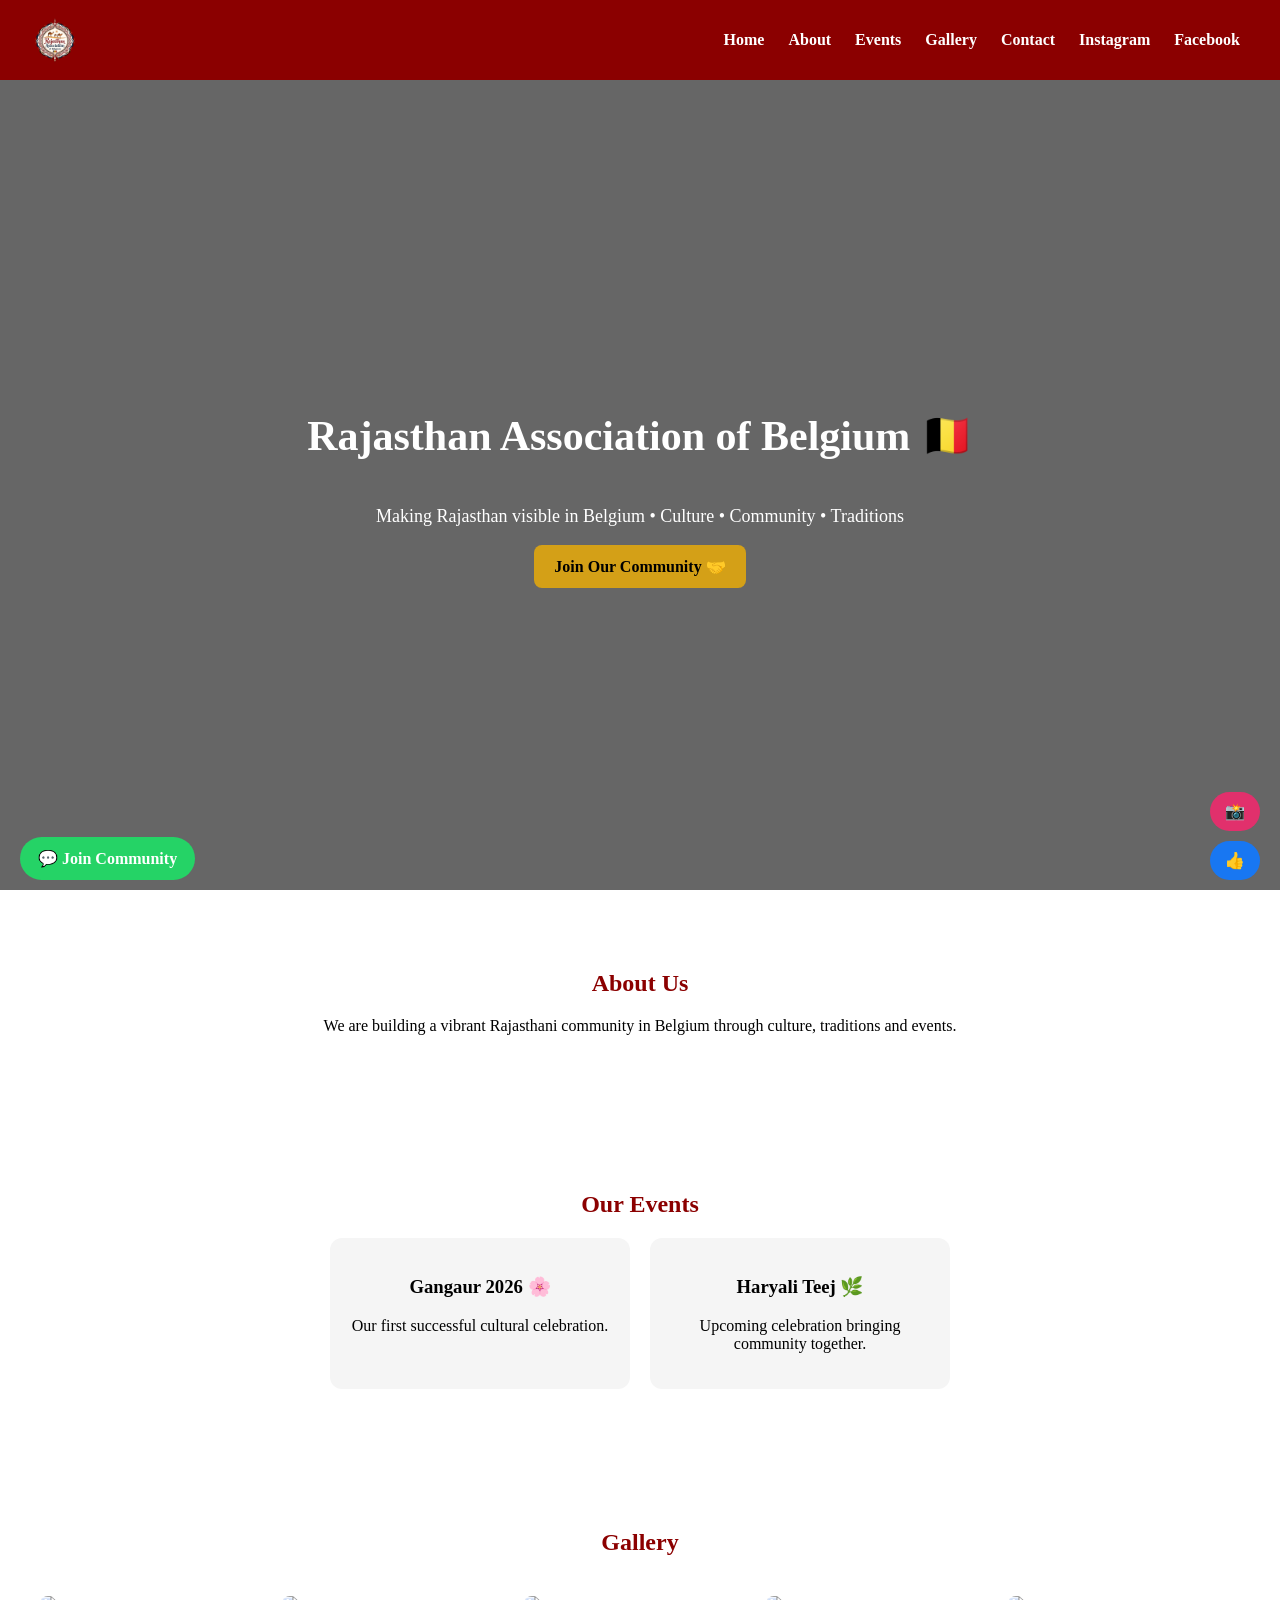
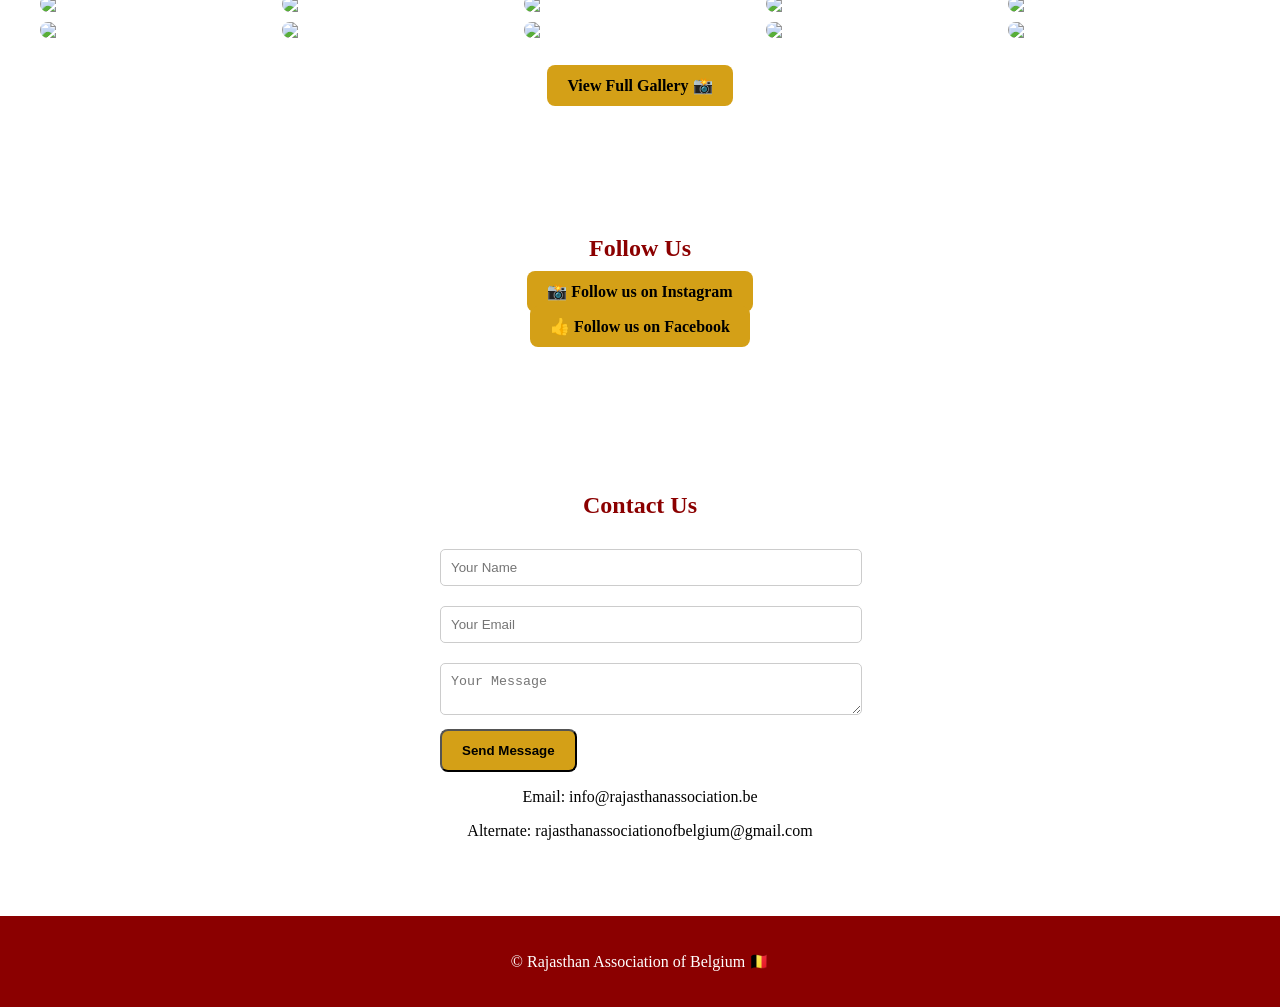
==== index.html @ a9dbf725 "Update index.html" ====
<!DOCTYPE html>
<html>
<head>
<title>Rajasthan Association of Belgium</title>
<meta name="viewport" content="width=device-width, initial-scale=1.0">

<style>
body {margin:0;font-family:'Segoe UI';scroll-behavior:smooth;}
@media(max-width:768px){

nav {
flex-direction:column;
}

.hero h1 {
font-size:26px;
}

.cards {
flex-direction:column;
align-items:center;
}

.gallery {
grid-template-columns:1fr 1fr;
}

}

/* NAV */
nav {
display:flex;justify-content:space-between;align-items:center;
padding:15px 30px;background:#8B0000;color:white;
}
nav img {height:50px;}
nav a {color:white;margin:10px;text-decoration:none;font-weight:bold;}

/* HERO */
.hero {
height:90vh;
background:linear-gradient(rgba(0,0,0,0.6),rgba(0,0,0,0.6)),
url('https://images.unsplash.com/photo-1609942072337-7dbbcd9a4d5a');
background-size:cover;background-position:center;
display:flex;flex-direction:column;justify-content:center;align-items:center;
color:white;text-align:center;
}
.hero h1 {font-size:42px;}
.hero p {font-size:18px;}

/* SECTIONS */
.section {padding:60px 20px;text-align:center;opacity:0;transform:translateY(40px);transition:1s;}
.section.show {opacity:1;transform:translateY(0);}
.section h2 {color:#8B0000;}

/* CARDS */
.cards {display:flex;gap:20px;flex-wrap:wrap;justify-content:center;}
.card {
width:260px;background:#f5f5f5;padding:20px;border-radius:12px;
transition:0.3s;
}
.card:hover {transform:translateY(-8px);}

/* GALLERY GRID */
.gallery {
display:grid;
grid-template-columns:repeat(auto-fit,minmax(200px,1fr));
gap:10px;
padding:20px;
}
.gallery img {
width:100%;
border-radius:10px;
transition:0.3s;
}
.gallery img:hover {transform:scale(1.05);}

/* BUTTON */
.btn {
padding:12px 20px;background:#d4a017;color:black;
text-decoration:none;border-radius:8px;font-weight:bold;
}

/* FORM */
form {max-width:400px;margin:auto;text-align:left;}
input, textarea {
width:100%;padding:10px;margin:10px 0;border-radius:5px;border:1px solid #ccc;
}

/* FOOTER */
footer {background:#8B0000;color:white;text-align:center;padding:20px;}
</style>
</head>

<body>

<!-- NAV -->
<nav>
<img src="logo.png">
<div>
<a href="#">Home</a>
<a href="#about">About</a>
<a href="#events">Events</a>
<a href="#gallery">Gallery</a>
<a href="#contact">Contact</a>
<a href="https://www.instagram.com/rajasthanassociation.be/" target="_blank">Instagram</a>
<a href="https://www.facebook.com/profile.php?id=61579560795738" target="_blank">Facebook</a>
</div>
</nav>

<!-- HERO -->
<div class="hero">
<h1>Rajasthan Association of Belgium 🇧🇪</h1>
<p>Making Rajasthan visible in Belgium • Culture • Community • Traditions</p>

<a href="https://chat.whatsapp.com/JDwIh6qdzNmEdoDYEeRovA" class="btn">Join Our Community 🤝</a>

</div>

<!-- ABOUT -->
<div class="section" id="about">
<h2>About Us</h2>
<p>We are building a vibrant Rajasthani community in Belgium through culture, traditions and events.</p>
</div>

<!-- EVENTS -->
<div class="section" id="events">
<h2>Our Events</h2>
<div class="cards">
<div class="card">
<h3>Gangaur 2026 🌸</h3>
<p>Our first successful cultural celebration.</p>
</div>
<div class="card">
<h3>Haryali Teej 🌿</h3>
<p>Upcoming celebration bringing community together.</p>
</div>
</div>
</div>

<!-- GALLERY -->
<div class="section" id="gallery">
<h2>Gallery</h2>

<div class="gallery">
<img src="images/photo1.jpg">
<img src="images/photo2.jpg">
<img src="images/photo3.jpg">
<img src="images/photo4.jpg">
<img src="images/photo5.jpg">
<img src="images/photo6.jpg">
<img src="images/photo7.jpg">
<img src="images/photo8.jpg">
<img src="images/photo9.jpg">
<img src="images/photo10.jpg">
</div>

<br>
<a class="btn" href="https://drive.google.com/drive/folders/1YsfNeix-xWeQBiAVkyshauUg2ghuz3wb?usp=drive_link" target="_blank">
View Full Gallery 📸
</a>

</div>

<!-- INSTAGRAM -->
<div class="section">
<h2>Follow Us</h2>

<p>
<a class="btn" href="https://www.instagram.com/rajasthanassociation.be/" target="_blank">
📸 Follow us on Instagram
</a>
</p>

<p>
<a class="btn" href="https://www.facebook.com/profile.php?id=61579560795738" target="_blank">
👍 Follow us on Facebook
</a>
</p>
</div>

<!-- CONTACT -->
<div class="section" id="contact">

<h2>Contact Us</h2>

<form action="https://formspree.io/f/xreolqpb" method="POST">
<input type="text" name="name" placeholder="Your Name" required>
<input type="email" name="email" placeholder="Your Email" required>
<textarea name="message" placeholder="Your Message" required></textarea>
<button class="btn" type="submit">Send Message</button>
</form>

<p>Email: info@rajasthanassociation.be</p>
<p>Alternate: rajasthanassociationofbelgium@gmail.com</p>

</div>

<!-- FOOTER -->
<footer>
<p>© Rajasthan Association of Belgium 🇧🇪</p>
</footer>

<!-- ANIMATION SCRIPT -->
<script>
const sections = document.querySelectorAll('.section');

window.addEventListener('scroll', () => {
sections.forEach(sec => {
const top = sec.getBoundingClientRect().top;
if(top < window.innerHeight - 100){
sec.classList.add('show');
}
});
});
</script>
<div style="position:fixed; bottom:20px; right:20px; display:flex; flex-direction:column; gap:10px;">
  
  <a href="https://www.instagram.com/rajasthanassociation.be/" target="_blank"
  style="background:#E1306C;color:white;padding:10px 15px;border-radius:50px;text-decoration:none;">
  📸
  </a>

  <a href="https://www.facebook.com/profile.php?id=61579560795738" target="_blank"
  style="background:#1877F2;color:white;padding:10px 15px;border-radius:50px;text-decoration:none;">
  👍
  </a>

</div>
<a href="https://chat.whatsapp.com/JDwIh6qdzNmEdoDYEeRovA" target="_blank"
style="position:fixed; bottom:20px; left:20px;
background:#25D366; color:white;
padding:12px 18px; border-radius:50px;
text-decoration:none; font-weight:bold;">
💬 Join Community
</a>
</body>
</html>
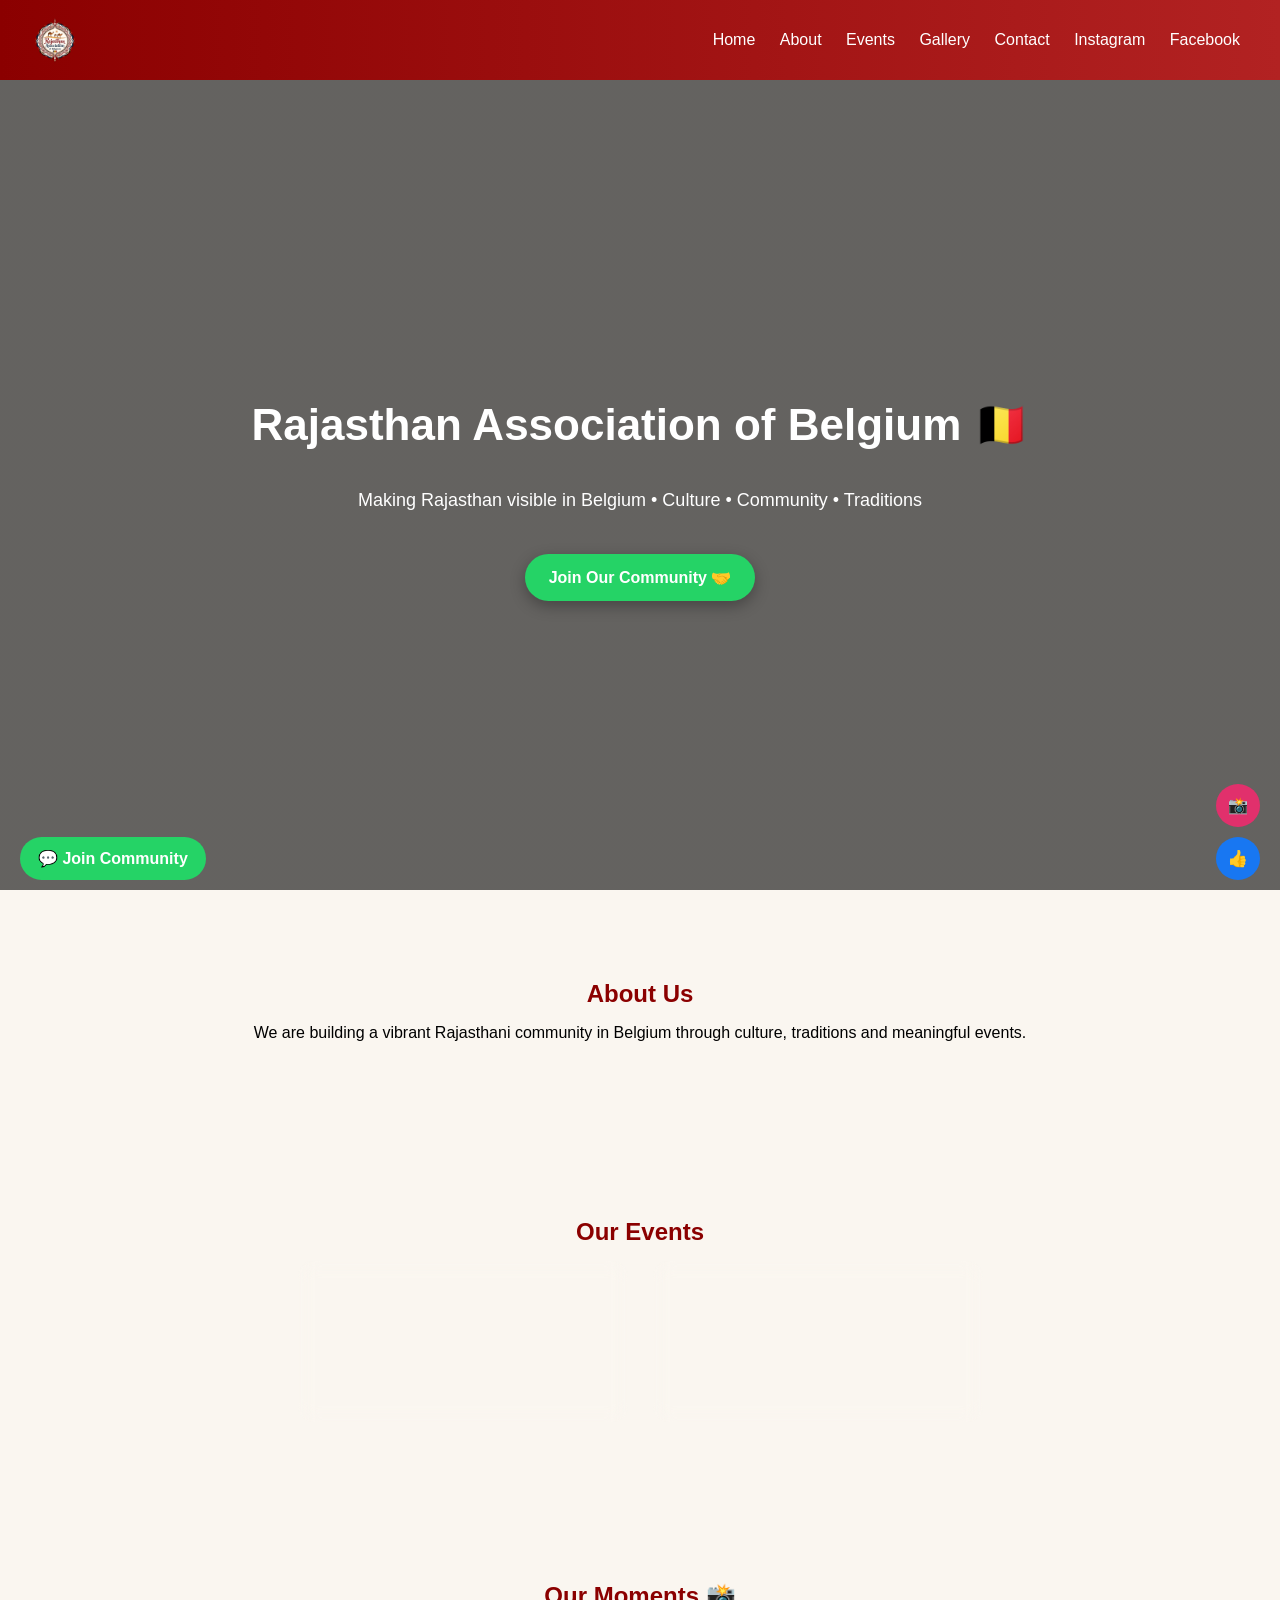
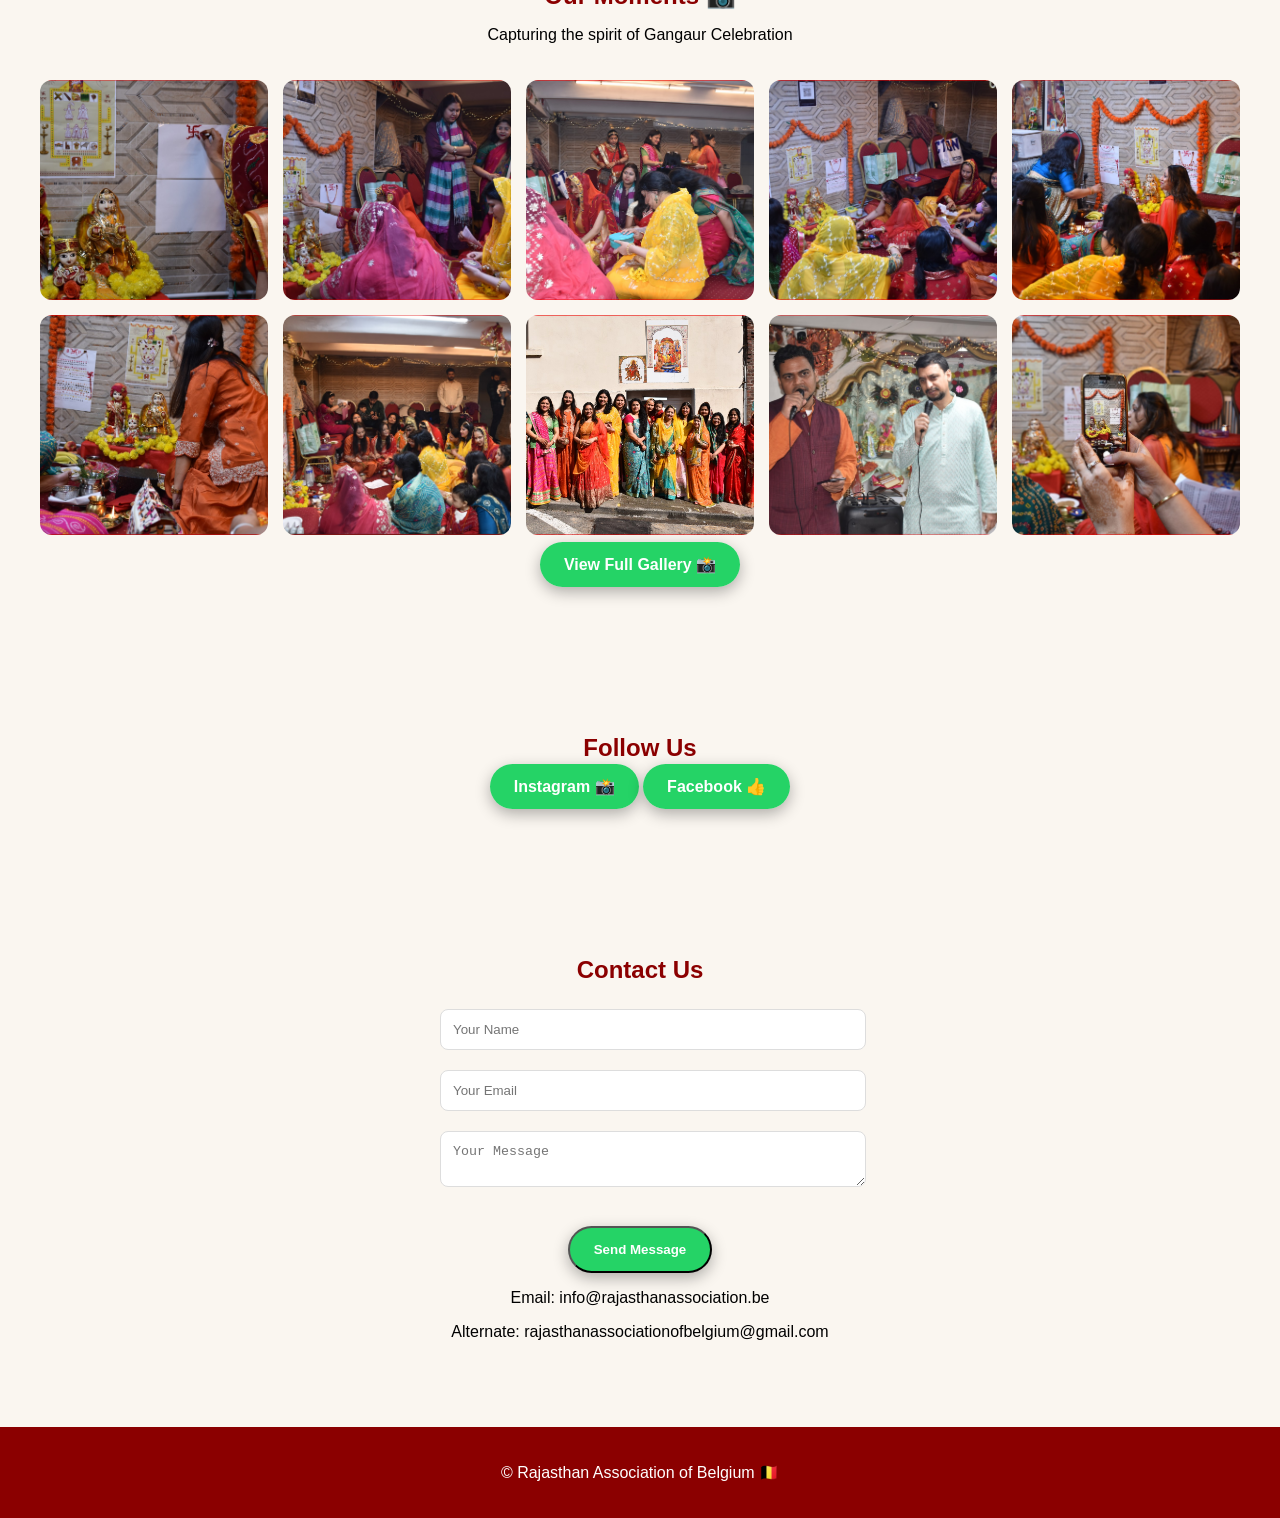
==== commit 47be3b9d: "Update index.html" ====
--- a/index.html
+++ b/index.html
@@ -5,89 +5,181 @@
 <meta name="viewport" content="width=device-width, initial-scale=1.0">
 
 <style>
-body {margin:0;font-family:'Segoe UI';scroll-behavior:smooth;}
-@media(max-width:768px){
-
-nav {
-flex-direction:column;
-}
-
-.hero h1 {
-font-size:26px;
-}
-
-.cards {
-flex-direction:column;
-align-items:center;
-}
-
-.gallery {
-grid-template-columns:1fr 1fr;
-}
-
+body {
+  margin:0;
+  font-family:'Segoe UI', sans-serif;
+  scroll-behavior:smooth;
+  background:#faf6f0;
 }
 
 /* NAV */
 nav {
-display:flex;justify-content:space-between;align-items:center;
-padding:15px 30px;background:#8B0000;color:white;
+  display:flex;
+  justify-content:space-between;
+  align-items:center;
+  padding:15px 30px;
+  background:linear-gradient(90deg,#8B0000,#b22222);
+  color:white;
+  position:sticky;
+  top:0;
+  z-index:1000;
 }
 nav img {height:50px;}
-nav a {color:white;margin:10px;text-decoration:none;font-weight:bold;}
+nav a {
+  color:white;
+  margin:10px;
+  text-decoration:none;
+  font-weight:500;
+  transition:0.3s;
+}
+nav a:hover {opacity:0.7;}
 
 /* HERO */
 .hero {
-height:90vh;
-background:linear-gradient(rgba(0,0,0,0.6),rgba(0,0,0,0.6)),
-url('https://images.unsplash.com/photo-1609942072337-7dbbcd9a4d5a');
-background-size:cover;background-position:center;
-display:flex;flex-direction:column;justify-content:center;align-items:center;
-color:white;text-align:center;
-}
-.hero h1 {font-size:42px;}
-.hero p {font-size:18px;}
-
-/* SECTIONS */
-.section {padding:60px 20px;text-align:center;opacity:0;transform:translateY(40px);transition:1s;}
-.section.show {opacity:1;transform:translateY(0);}
-.section h2 {color:#8B0000;}
-
-/* CARDS */
-.cards {display:flex;gap:20px;flex-wrap:wrap;justify-content:center;}
-.card {
-width:260px;background:#f5f5f5;padding:20px;border-radius:12px;
-transition:0.3s;
-}
-.card:hover {transform:translateY(-8px);}
-
-/* GALLERY GRID */
-.gallery {
-display:grid;
-grid-template-columns:repeat(auto-fit,minmax(200px,1fr));
-gap:10px;
-padding:20px;
-}
-.gallery img {
-width:100%;
-border-radius:10px;
-transition:0.3s;
-}
-.gallery img:hover {transform:scale(1.05);}
+  height:90vh;
+  background:linear-gradient(rgba(0,0,0,0.6),rgba(0,0,0,0.6)),
+  url('https://images.unsplash.com/photo-1609942072337-7dbbcd9a4d5a');
+  background-size:cover;
+  background-position:center;
+  display:flex;
+  flex-direction:column;
+  justify-content:center;
+  align-items:center;
+  color:white;
+  text-align:center;
+}
+.hero h1 {
+  font-size:44px;
+  animation:fadeIn 1.5s ease;
+}
+.hero p {
+  font-size:18px;
+  margin-top:10px;
+  animation:fadeIn 2s ease;
+}
 
 /* BUTTON */
 .btn {
-padding:12px 20px;background:#d4a017;color:black;
-text-decoration:none;border-radius:8px;font-weight:bold;
-}
-
-/* FORM */
-form {max-width:400px;margin:auto;text-align:left;}
+  margin-top:25px;
+  padding:14px 24px;
+  background:#25D366;
+  color:white;
+  text-decoration:none;
+  border-radius:50px;
+  font-weight:bold;
+  transition:0.3s;
+  box-shadow:0 5px 15px rgba(0,0,0,0.3);
+}
+.btn:hover {
+  transform:scale(1.08);
+}
+
+/* SECTIONS */
+.section {
+  padding:70px 20px;
+  text-align:center;
+  opacity:0;
+  transform:translateY(40px);
+  transition:1s;
+}
+.section.show {
+  opacity:1;
+  transform:translateY(0);
+}
+.section h2 {
+  color:#8B0000;
+  margin-bottom:15px;
+}
+
+/* CARDS */
+.cards {
+  display:flex;
+  gap:25px;
+  flex-wrap:wrap;
+  justify-content:center;
+}
+.card {
+  width:280px;
+  padding:25px;
+  border-radius:15px;
+  background:rgba(255,255,255,0.6);
+  backdrop-filter:blur(10px);
+  box-shadow:0 10px 30px rgba(0,0,0,0.1);
+  transition:0.3s;
+}
+.card:hover {
+  transform:translateY(-10px);
+}
+
+/* GALLERY */
+.gallery {
+  display:grid;
+  grid-template-columns:repeat(auto-fit,minmax(220px,1fr));
+  gap:15px;
+  padding:20px;
+}
+.gallery img {
+  width:100%;
+  height:220px;
+  object-fit:cover;
+  border-radius:12px;
+  cursor:pointer;
+  transition:0.3s;
+}
+.gallery img:hover {
+  transform:scale(1.08);
+  box-shadow:0 10px 25px rgba(0,0,0,0.3);
+}
+
+/* CONTACT */
+form {
+  max-width:400px;
+  margin:auto;
+}
 input, textarea {
-width:100%;padding:10px;margin:10px 0;border-radius:5px;border:1px solid #ccc;
+  width:100%;
+  padding:12px;
+  margin:10px 0;
+  border-radius:8px;
+  border:1px solid #ddd;
 }
 
 /* FOOTER */
-footer {background:#8B0000;color:white;text-align:center;padding:20px;}
+footer {
+  background:#8B0000;
+  color:white;
+  text-align:center;
+  padding:20px;
+}
+
+/* FLOAT BUTTONS */
+.float {
+  position:fixed;
+  bottom:20px;
+  right:20px;
+  display:flex;
+  flex-direction:column;
+  gap:10px;
+}
+.float a {
+  padding:12px;
+  border-radius:50%;
+  color:white;
+  text-decoration:none;
+}
+
+/* ANIMATION */
+@keyframes fadeIn {
+  from {opacity:0; transform:translateY(20px);}
+  to {opacity:1; transform:translateY(0);}
+}
+
+/* MOBILE */
+@media(max-width:768px){
+nav {flex-direction:column;}
+.hero h1 {font-size:28px;}
+.cards {flex-direction:column;align-items:center;}
+}
 </style>
 </head>
 
@@ -111,15 +203,13 @@
 <div class="hero">
 <h1>Rajasthan Association of Belgium 🇧🇪</h1>
 <p>Making Rajasthan visible in Belgium • Culture • Community • Traditions</p>
-
 <a href="https://chat.whatsapp.com/JDwIh6qdzNmEdoDYEeRovA" class="btn">Join Our Community 🤝</a>
-
 </div>
 
 <!-- ABOUT -->
 <div class="section" id="about">
 <h2>About Us</h2>
-<p>We are building a vibrant Rajasthani community in Belgium through culture, traditions and events.</p>
+<p>We are building a vibrant Rajasthani community in Belgium through culture, traditions and meaningful events.</p>
 </div>
 
 <!-- EVENTS -->
@@ -139,7 +229,8 @@
 
 <!-- GALLERY -->
 <div class="section" id="gallery">
-<h2>Gallery</h2>
+<h2>Our Moments 📸</h2>
+<p>Capturing the spirit of Gangaur Celebration</p>
 
 <div class="gallery">
 <img src="images/photo1.jpg">
@@ -154,33 +245,20 @@
 <img src="images/photo10.jpg">
 </div>
 
-<br>
 <a class="btn" href="https://drive.google.com/drive/folders/1YsfNeix-xWeQBiAVkyshauUg2ghuz3wb?usp=drive_link" target="_blank">
 View Full Gallery 📸
 </a>
-
-</div>
-
-<!-- INSTAGRAM -->
+</div>
+
+<!-- SOCIAL -->
 <div class="section">
 <h2>Follow Us</h2>
-
-<p>
-<a class="btn" href="https://www.instagram.com/rajasthanassociation.be/" target="_blank">
-📸 Follow us on Instagram
-</a>
-</p>
-
-<p>
-<a class="btn" href="https://www.facebook.com/profile.php?id=61579560795738" target="_blank">
-👍 Follow us on Facebook
-</a>
-</p>
+<a class="btn" href="https://www.instagram.com/rajasthanassociation.be/" target="_blank">Instagram 📸</a>
+<a class="btn" href="https://www.facebook.com/profile.php?id=61579560795738" target="_blank">Facebook 👍</a>
 </div>
 
 <!-- CONTACT -->
 <div class="section" id="contact">
-
 <h2>Contact Us</h2>
 
 <form action="https://formspree.io/f/xreolqpb" method="POST">
@@ -192,7 +270,6 @@
 
 <p>Email: info@rajasthanassociation.be</p>
 <p>Alternate: rajasthanassociationofbelgium@gmail.com</p>
-
 </div>
 
 <!-- FOOTER -->
@@ -200,32 +277,12 @@
 <p>© Rajasthan Association of Belgium 🇧🇪</p>
 </footer>
 
-<!-- ANIMATION SCRIPT -->
-<script>
-const sections = document.querySelectorAll('.section');
-
-window.addEventListener('scroll', () => {
-sections.forEach(sec => {
-const top = sec.getBoundingClientRect().top;
-if(top < window.innerHeight - 100){
-sec.classList.add('show');
-}
-});
-});
-</script>
-<div style="position:fixed; bottom:20px; right:20px; display:flex; flex-direction:column; gap:10px;">
-  
-  <a href="https://www.instagram.com/rajasthanassociation.be/" target="_blank"
-  style="background:#E1306C;color:white;padding:10px 15px;border-radius:50px;text-decoration:none;">
-  📸
-  </a>
-
-  <a href="https://www.facebook.com/profile.php?id=61579560795738" target="_blank"
-  style="background:#1877F2;color:white;padding:10px 15px;border-radius:50px;text-decoration:none;">
-  👍
-  </a>
-
-</div>
+<!-- FLOAT BUTTONS -->
+<div class="float">
+<a href="https://www.instagram.com/rajasthanassociation.be/" target="_blank" style="background:#E1306C;">📸</a>
+<a href="https://www.facebook.com/profile.php?id=61579560795738" target="_blank" style="background:#1877F2;">👍</a>
+</div>
+
 <a href="https://chat.whatsapp.com/JDwIh6qdzNmEdoDYEeRovA" target="_blank"
 style="position:fixed; bottom:20px; left:20px;
 background:#25D366; color:white;
@@ -233,5 +290,19 @@
 text-decoration:none; font-weight:bold;">
 💬 Join Community
 </a>
+
+<!-- SCROLL ANIMATION -->
+<script>
+const sections = document.querySelectorAll('.section');
+window.addEventListener('scroll', () => {
+sections.forEach(sec => {
+const top = sec.getBoundingClientRect().top;
+if(top < window.innerHeight - 100){
+sec.classList.add('show');
+}
+});
+});
+</script>
+
 </body>
 </html>
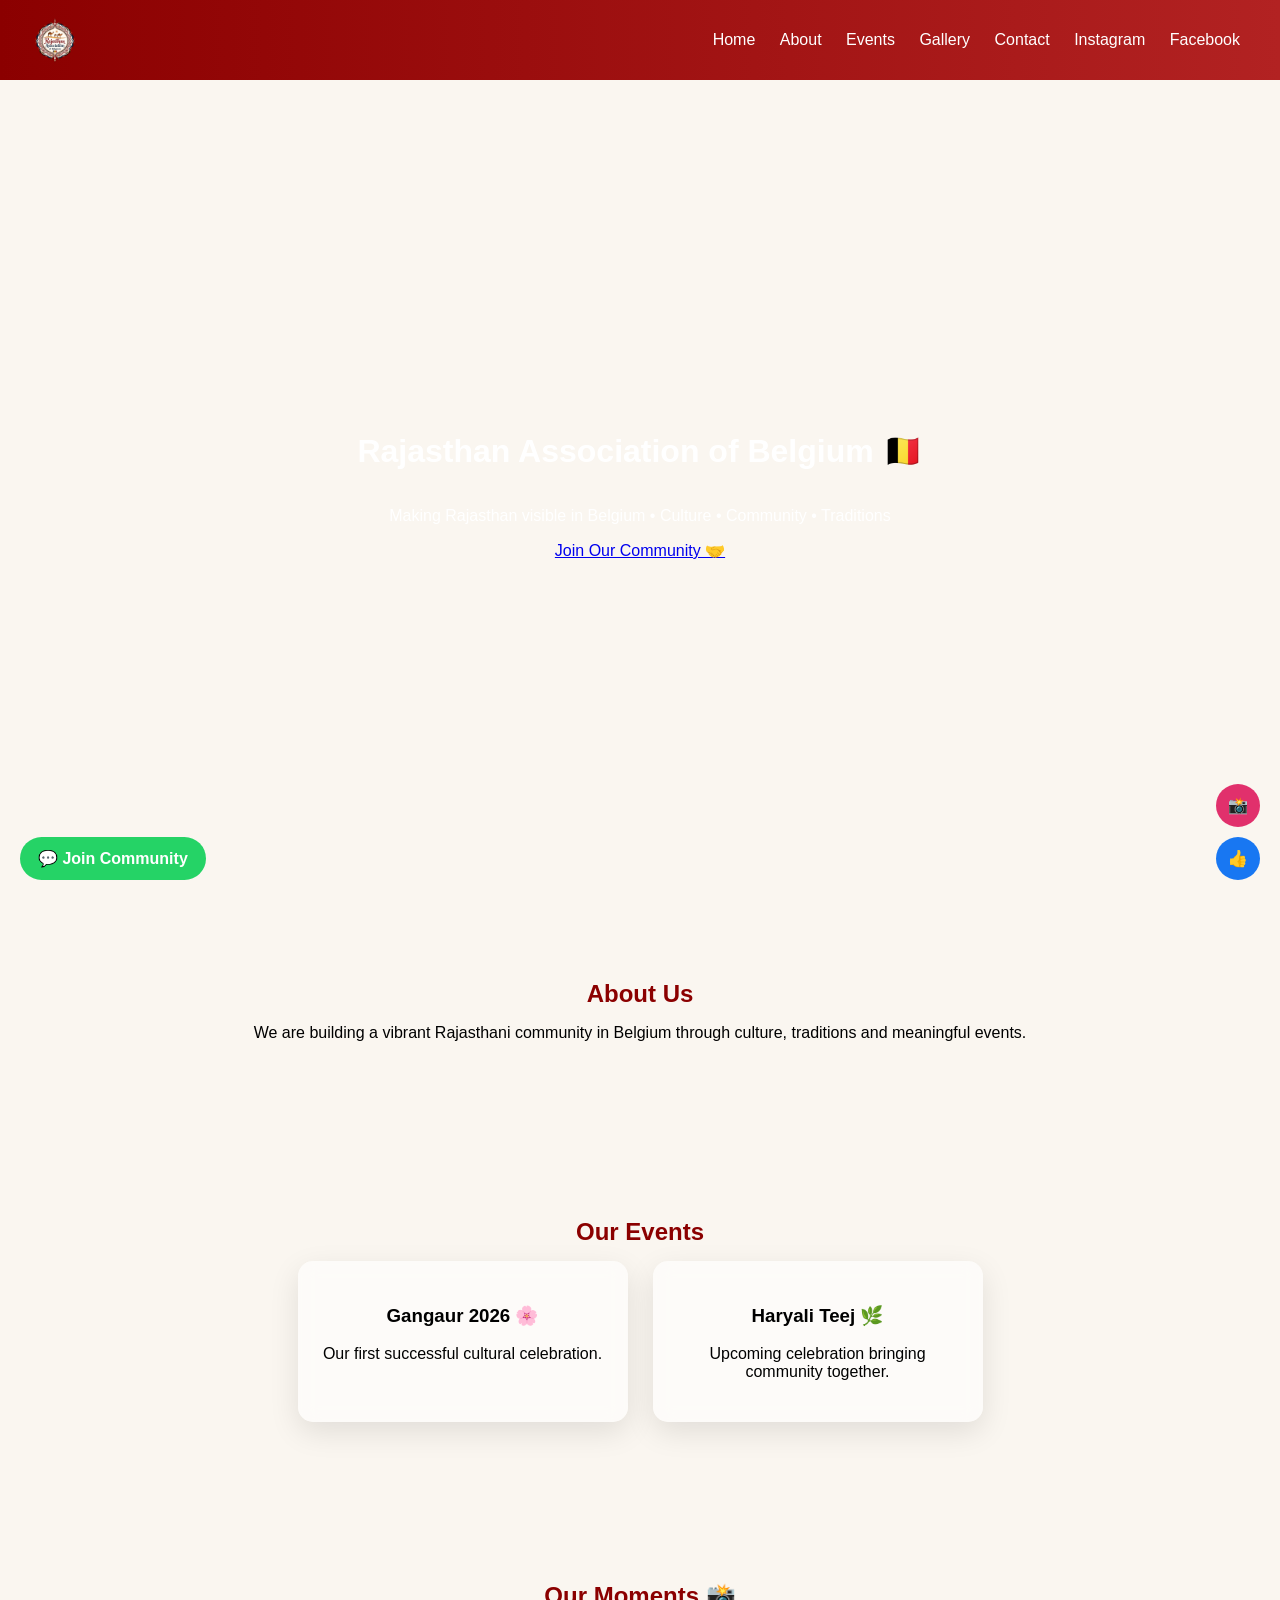
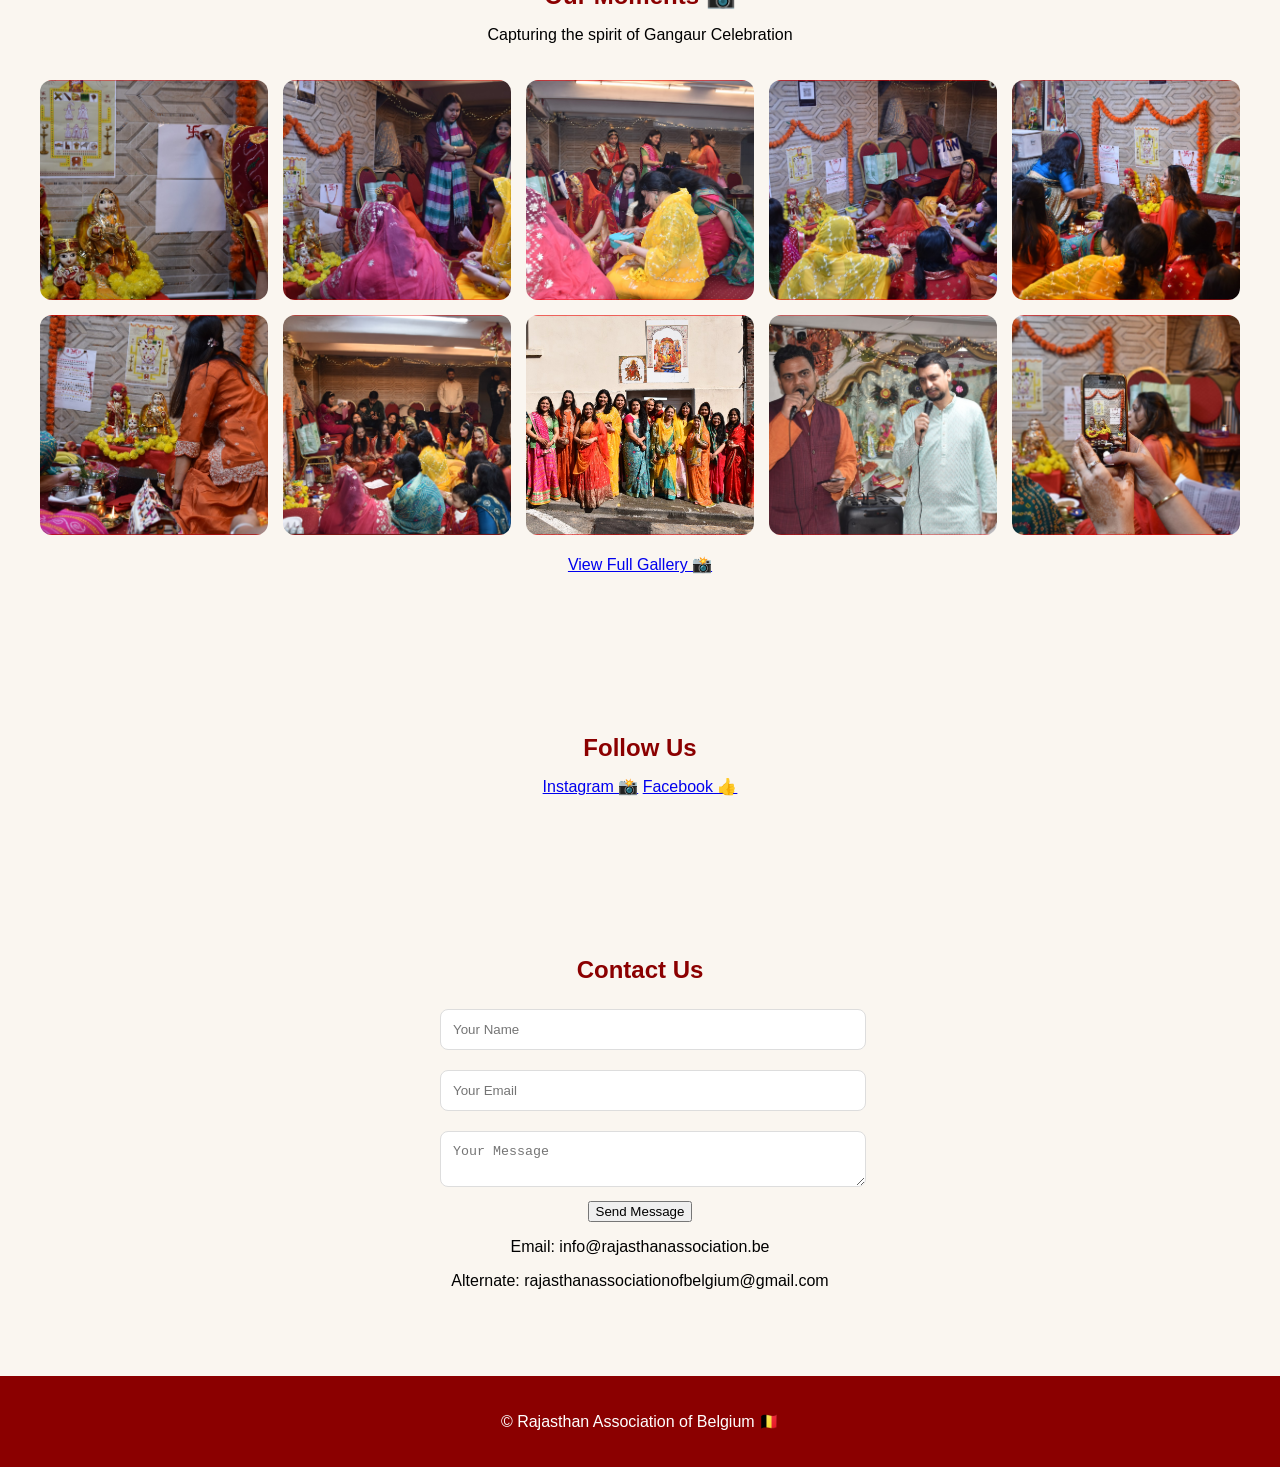
==== commit 0447185b: "Update index.html" ====
--- a/index.html
+++ b/index.html
@@ -37,26 +37,53 @@
 /* HERO */
 .hero {
   height:90vh;
-  background:linear-gradient(rgba(0,0,0,0.6),rgba(0,0,0,0.6)),
-  url('https://images.unsplash.com/photo-1609942072337-7dbbcd9a4d5a');
-  background-size:cover;
-  background-position:center;
+  position:relative;
   display:flex;
   flex-direction:column;
   justify-content:center;
   align-items:center;
   color:white;
   text-align:center;
-}
-.hero h1 {
-  font-size:44px;
-  animation:fadeIn 1.5s ease;
-}
-.hero p {
-  font-size:18px;
-  margin-top:10px;
-  animation:fadeIn 2s ease;
-}
+  overflow:hidden;
+}
+
+.hero::before {
+  content:"";
+  position:absolute;
+  width:100%;
+  height:100%;
+  background-size:cover;
+  background-position:center;
+  animation:slider 18s infinite;
+  z-index:-1;
+  filter:brightness(0.6);
+}
+
+@keyframes slider {
+  0% {background-image:url('images/photo1.jpg');}
+  33% {background-image:url('images/photo4.jpg');}
+  66% {background-image:url('images/photo7.jpg');}
+  100% {background-image:url('images/photo1.jpg');}
+}
+  
+<div style="display:flex; gap:40px; margin-top:40px; flex-wrap:wrap; justify-content:center;">
+
+<div style="text-align:center;">
+<h2>100+</h2>
+<p>Community Members</p>
+</div>
+
+<div style="text-align:center;">
+<h2>1+</h2>
+<p>Successful Events</p>
+</div>
+
+<div style="text-align:center;">
+<h2>Belgium 🇧🇪</h2>
+<p>Active Presence</p>
+</div>
+
+</div>
 
 /* BUTTON */
 .btn {
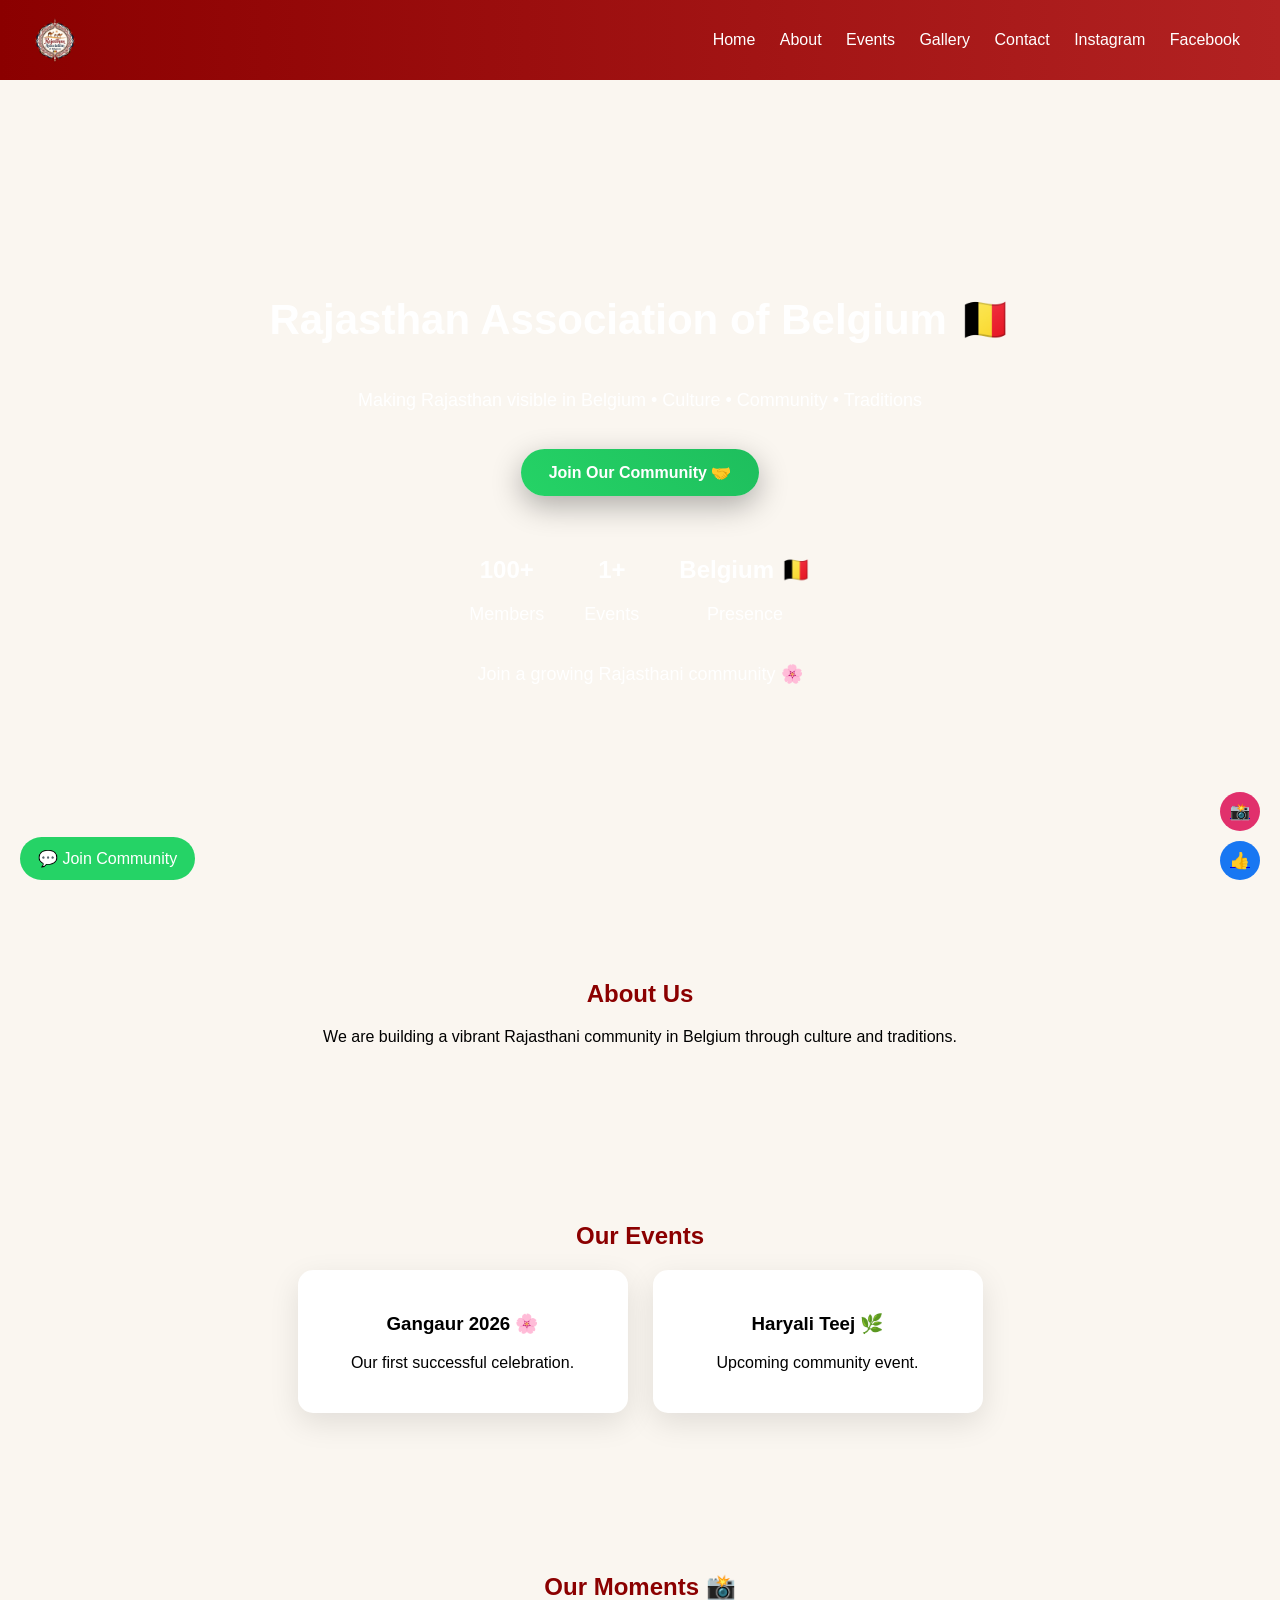
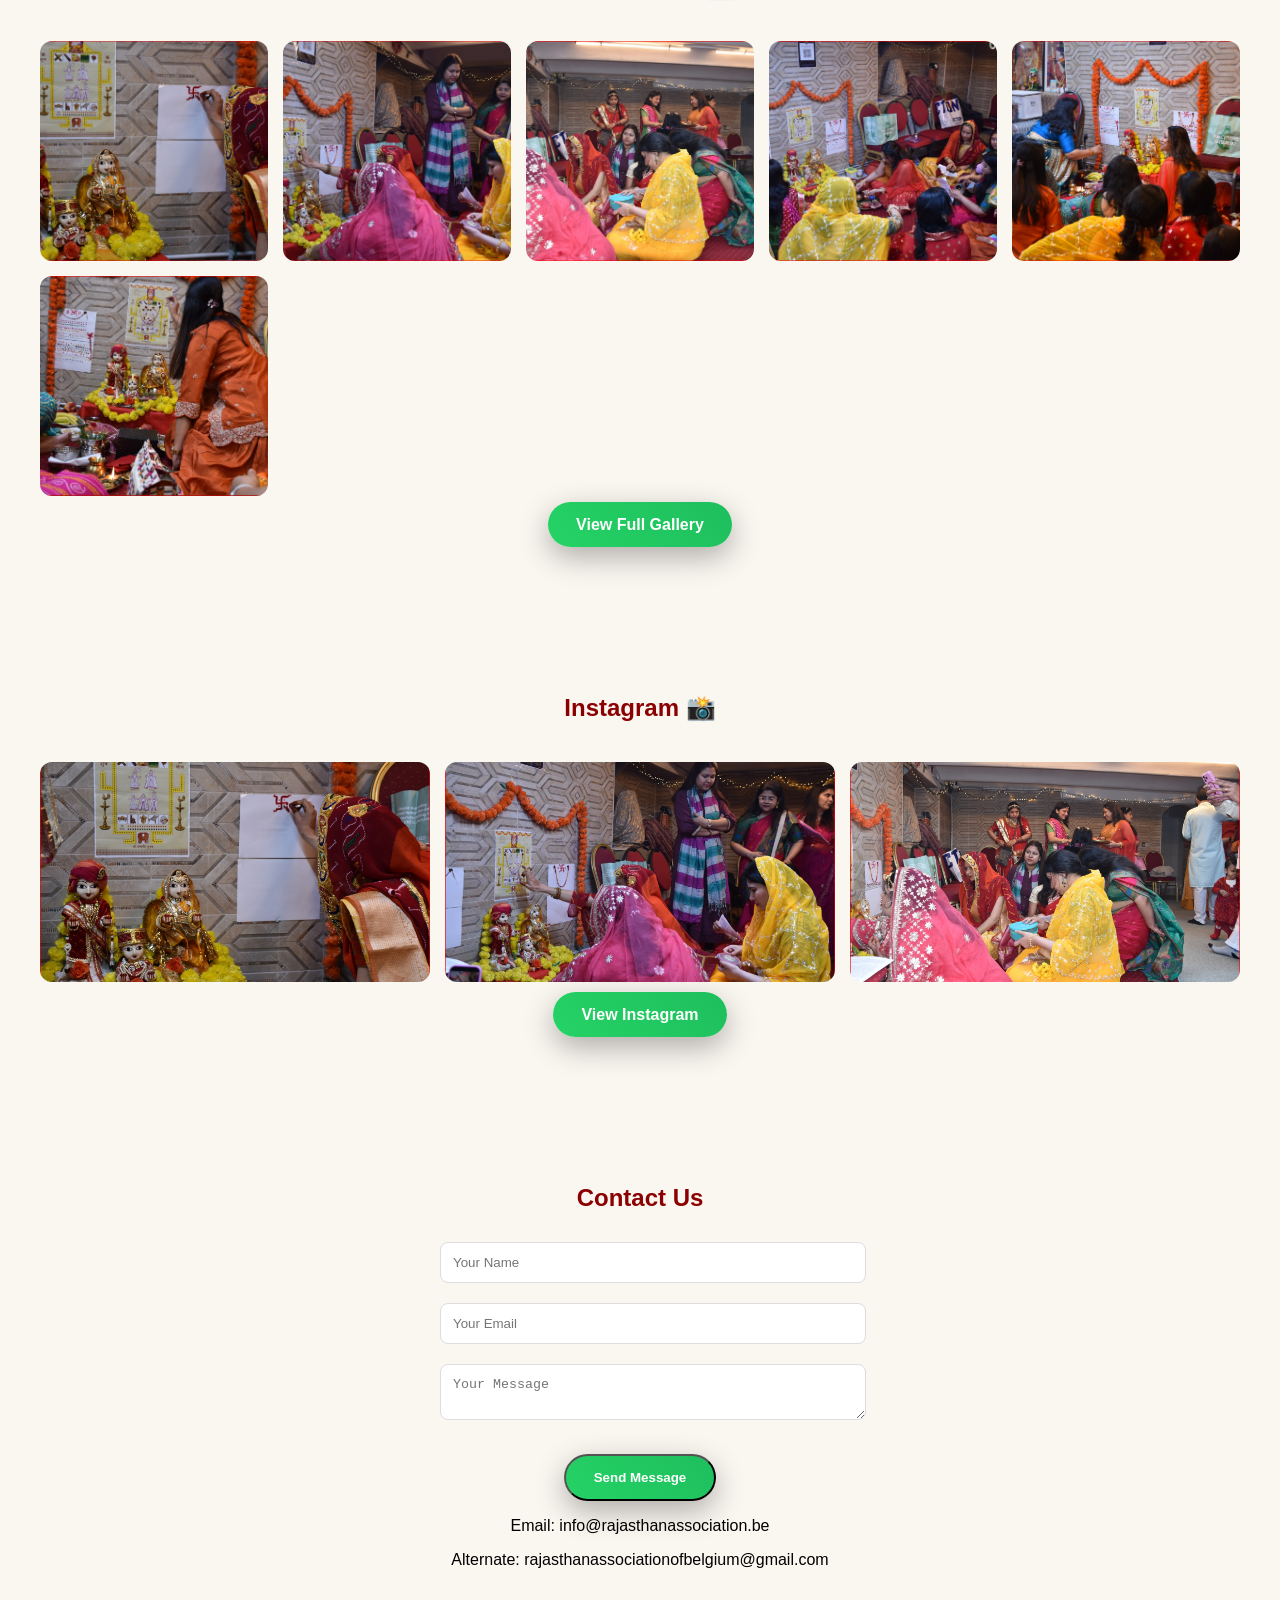
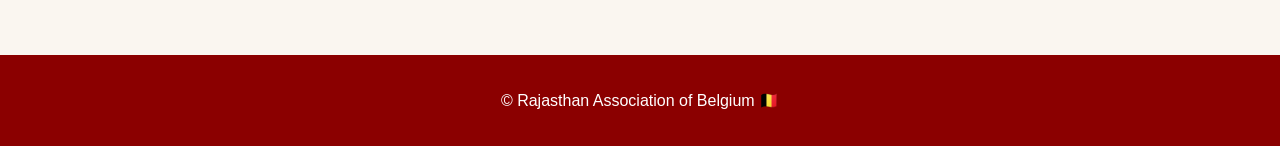
==== commit ff6e2379: "Update index.html" ====
--- a/index.html
+++ b/index.html
@@ -30,11 +30,9 @@
   margin:10px;
   text-decoration:none;
   font-weight:500;
-  transition:0.3s;
-}
-nav a:hover {opacity:0.7;}
-
-/* HERO */
+}
+
+/* HERO SLIDER */
 .hero {
   height:90vh;
   position:relative;
@@ -65,41 +63,27 @@
   66% {background-image:url('images/photo7.jpg');}
   100% {background-image:url('images/photo1.jpg');}
 }
-  
-<div style="display:flex; gap:40px; margin-top:40px; flex-wrap:wrap; justify-content:center;">
-
-<div style="text-align:center;">
-<h2>100+</h2>
-<p>Community Members</p>
-</div>
-
-<div style="text-align:center;">
-<h2>1+</h2>
-<p>Successful Events</p>
-</div>
-
-<div style="text-align:center;">
-<h2>Belgium 🇧🇪</h2>
-<p>Active Presence</p>
-</div>
-
-</div>
+
+.hero h1 {
+  font-size:42px;
+}
+.hero p {
+  font-size:18px;
+}
 
 /* BUTTON */
 .btn {
-  margin-top:25px;
-  padding:14px 24px;
-  background:#25D366;
-  color:white;
+  margin-top:20px;
+  padding:14px 28px;
+  background:linear-gradient(45deg,#25D366,#1ebe5d);
+  color:white;
+  border-radius:50px;
   text-decoration:none;
-  border-radius:50px;
   font-weight:bold;
+  box-shadow:0 10px 30px rgba(0,0,0,0.3);
   transition:0.3s;
-  box-shadow:0 5px 15px rgba(0,0,0,0.3);
-}
-.btn:hover {
-  transform:scale(1.08);
-}
+}
+.btn:hover {transform:scale(1.1);}
 
 /* SECTIONS */
 .section {
@@ -115,7 +99,6 @@
 }
 .section h2 {
   color:#8B0000;
-  margin-bottom:15px;
 }
 
 /* CARDS */
@@ -129,8 +112,7 @@
   width:280px;
   padding:25px;
   border-radius:15px;
-  background:rgba(255,255,255,0.6);
-  backdrop-filter:blur(10px);
+  background:white;
   box-shadow:0 10px 30px rgba(0,0,0,0.1);
   transition:0.3s;
 }
@@ -150,7 +132,6 @@
   height:220px;
   object-fit:cover;
   border-radius:12px;
-  cursor:pointer;
   transition:0.3s;
 }
 .gallery img:hover {
@@ -179,7 +160,7 @@
   padding:20px;
 }
 
-/* FLOAT BUTTONS */
+/* FLOAT */
 .float {
   position:fixed;
   bottom:20px;
@@ -188,24 +169,12 @@
   flex-direction:column;
   gap:10px;
 }
-.float a {
-  padding:12px;
-  border-radius:50%;
-  color:white;
-  text-decoration:none;
-}
-
-/* ANIMATION */
-@keyframes fadeIn {
-  from {opacity:0; transform:translateY(20px);}
-  to {opacity:1; transform:translateY(0);}
-}
 
 /* MOBILE */
 @media(max-width:768px){
 nav {flex-direction:column;}
 .hero h1 {font-size:28px;}
-.cards {flex-direction:column;align-items:center;}
+.cards {flex-direction:column;}
 }
 </style>
 </head>
@@ -230,13 +199,23 @@
 <div class="hero">
 <h1>Rajasthan Association of Belgium 🇧🇪</h1>
 <p>Making Rajasthan visible in Belgium • Culture • Community • Traditions</p>
+
 <a href="https://chat.whatsapp.com/JDwIh6qdzNmEdoDYEeRovA" class="btn">Join Our Community 🤝</a>
+
+<div style="display:flex; gap:40px; margin-top:40px; flex-wrap:wrap; justify-content:center;">
+<div><h2>100+</h2><p>Members</p></div>
+<div><h2>1+</h2><p>Events</p></div>
+<div><h2>Belgium 🇧🇪</h2><p>Presence</p></div>
+</div>
+
+<p style="margin-top:20px;">Join a growing Rajasthani community 🌸</p>
+
 </div>
 
 <!-- ABOUT -->
 <div class="section" id="about">
 <h2>About Us</h2>
-<p>We are building a vibrant Rajasthani community in Belgium through culture, traditions and meaningful events.</p>
+<p>We are building a vibrant Rajasthani community in Belgium through culture and traditions.</p>
 </div>
 
 <!-- EVENTS -->
@@ -245,11 +224,11 @@
 <div class="cards">
 <div class="card">
 <h3>Gangaur 2026 🌸</h3>
-<p>Our first successful cultural celebration.</p>
+<p>Our first successful celebration.</p>
 </div>
 <div class="card">
 <h3>Haryali Teej 🌿</h3>
-<p>Upcoming celebration bringing community together.</p>
+<p>Upcoming community event.</p>
 </div>
 </div>
 </div>
@@ -257,7 +236,6 @@
 <!-- GALLERY -->
 <div class="section" id="gallery">
 <h2>Our Moments 📸</h2>
-<p>Capturing the spirit of Gangaur Celebration</p>
 
 <div class="gallery">
 <img src="images/photo1.jpg">
@@ -266,22 +244,32 @@
 <img src="images/photo4.jpg">
 <img src="images/photo5.jpg">
 <img src="images/photo6.jpg">
-<img src="images/photo7.jpg">
-<img src="images/photo8.jpg">
-<img src="images/photo9.jpg">
-<img src="images/photo10.jpg">
 </div>
 
 <a class="btn" href="https://drive.google.com/drive/folders/1YsfNeix-xWeQBiAVkyshauUg2ghuz3wb?usp=drive_link" target="_blank">
-View Full Gallery 📸
-</a>
-</div>
-
-<!-- SOCIAL -->
+View Full Gallery
+</a>
+</div>
+
+<!-- INSTAGRAM -->
 <div class="section">
-<h2>Follow Us</h2>
-<a class="btn" href="https://www.instagram.com/rajasthanassociation.be/" target="_blank">Instagram 📸</a>
-<a class="btn" href="https://www.facebook.com/profile.php?id=61579560795738" target="_blank">Facebook 👍</a>
+<h2>Instagram 📸</h2>
+
+<div class="gallery">
+<a href="https://www.instagram.com/rajasthanassociation.be/" target="_blank">
+<img src="images/photo1.jpg">
+</a>
+<a href="https://www.instagram.com/rajasthanassociation.be/" target="_blank">
+<img src="images/photo2.jpg">
+</a>
+<a href="https://www.instagram.com/rajasthanassociation.be/" target="_blank">
+<img src="images/photo3.jpg">
+</a>
+</div>
+
+<a class="btn" href="https://www.instagram.com/rajasthanassociation.be/" target="_blank">
+View Instagram
+</a>
 </div>
 
 <!-- CONTACT -->
@@ -306,15 +294,12 @@
 
 <!-- FLOAT BUTTONS -->
 <div class="float">
-<a href="https://www.instagram.com/rajasthanassociation.be/" target="_blank" style="background:#E1306C;">📸</a>
-<a href="https://www.facebook.com/profile.php?id=61579560795738" target="_blank" style="background:#1877F2;">👍</a>
+<a href="https://www.instagram.com/rajasthanassociation.be/" target="_blank" style="background:#E1306C; padding:10px; border-radius:50%;">📸</a>
+<a href="https://www.facebook.com/profile.php?id=61579560795738" target="_blank" style="background:#1877F2; padding:10px; border-radius:50%;">👍</a>
 </div>
 
 <a href="https://chat.whatsapp.com/JDwIh6qdzNmEdoDYEeRovA" target="_blank"
-style="position:fixed; bottom:20px; left:20px;
-background:#25D366; color:white;
-padding:12px 18px; border-radius:50px;
-text-decoration:none; font-weight:bold;">
+style="position:fixed; bottom:20px; left:20px; background:#25D366; color:white; padding:12px 18px; border-radius:50px; text-decoration:none;">
 💬 Join Community
 </a>
 
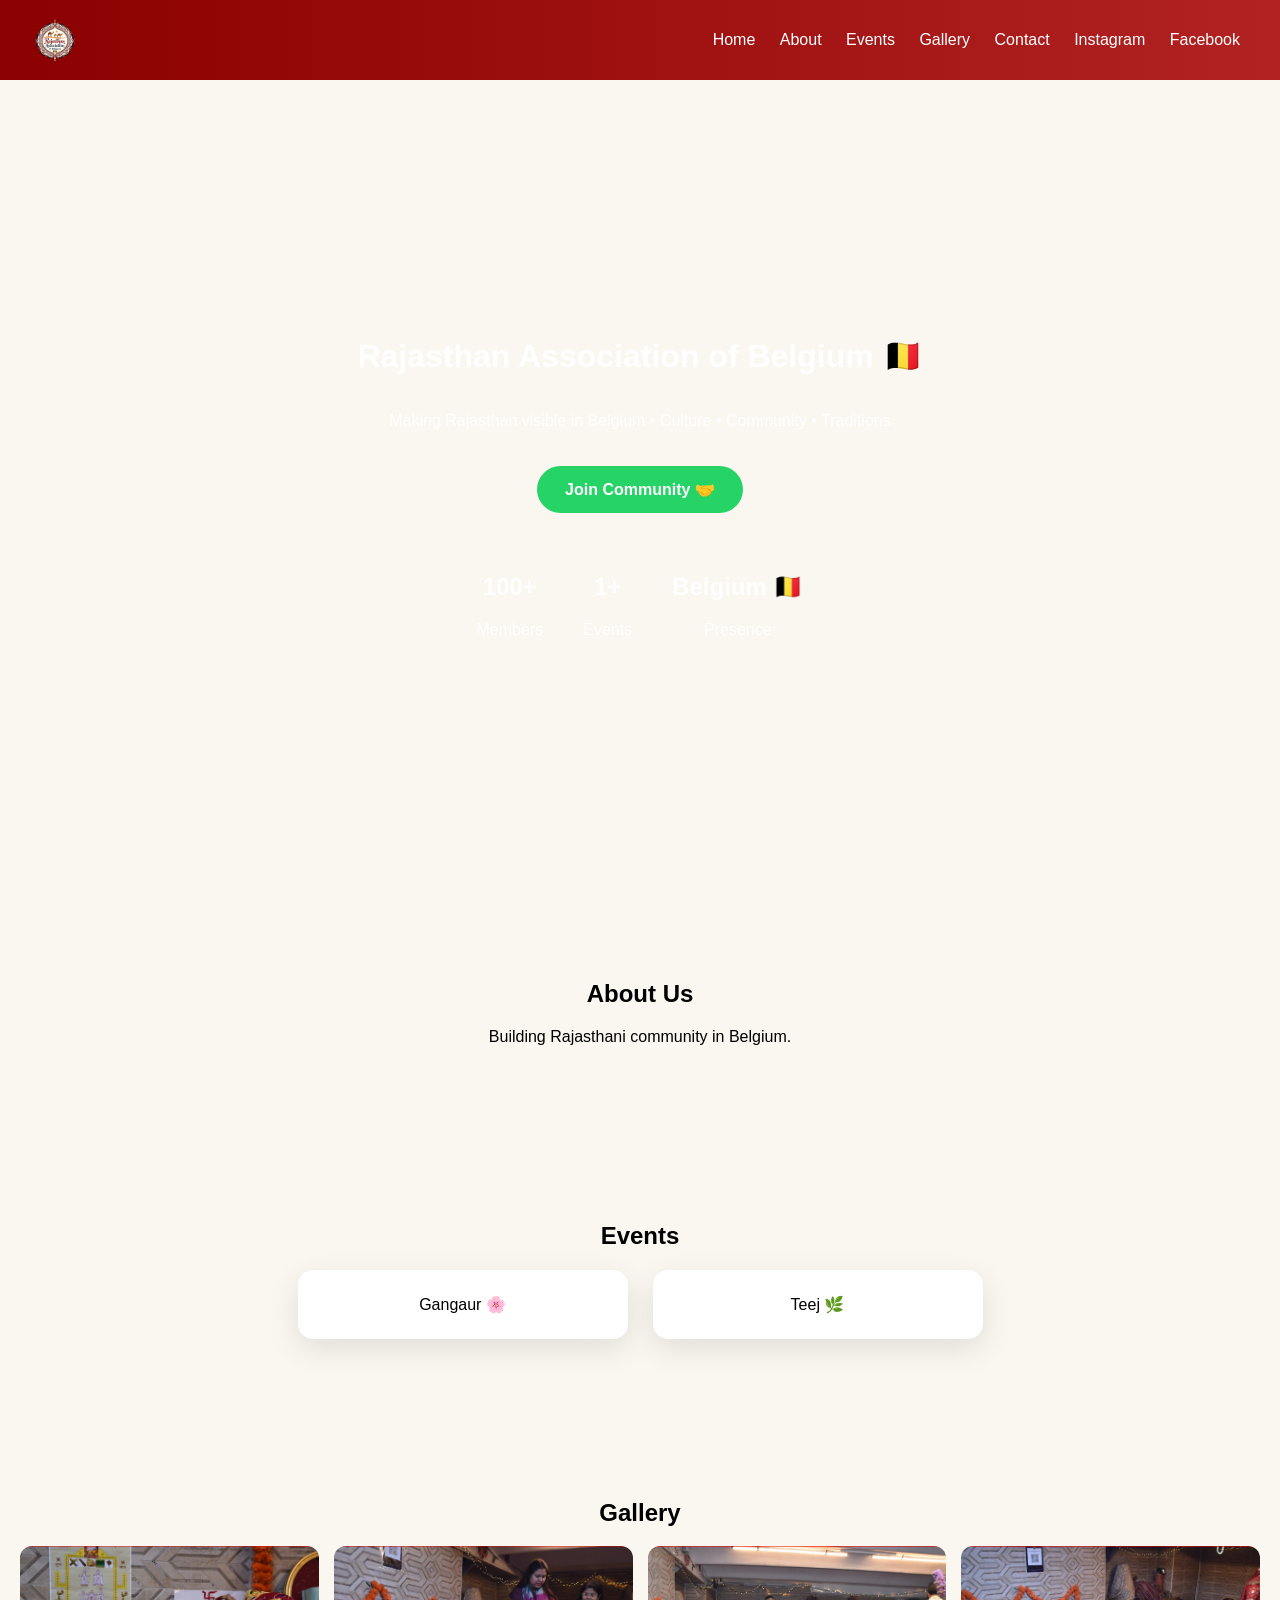
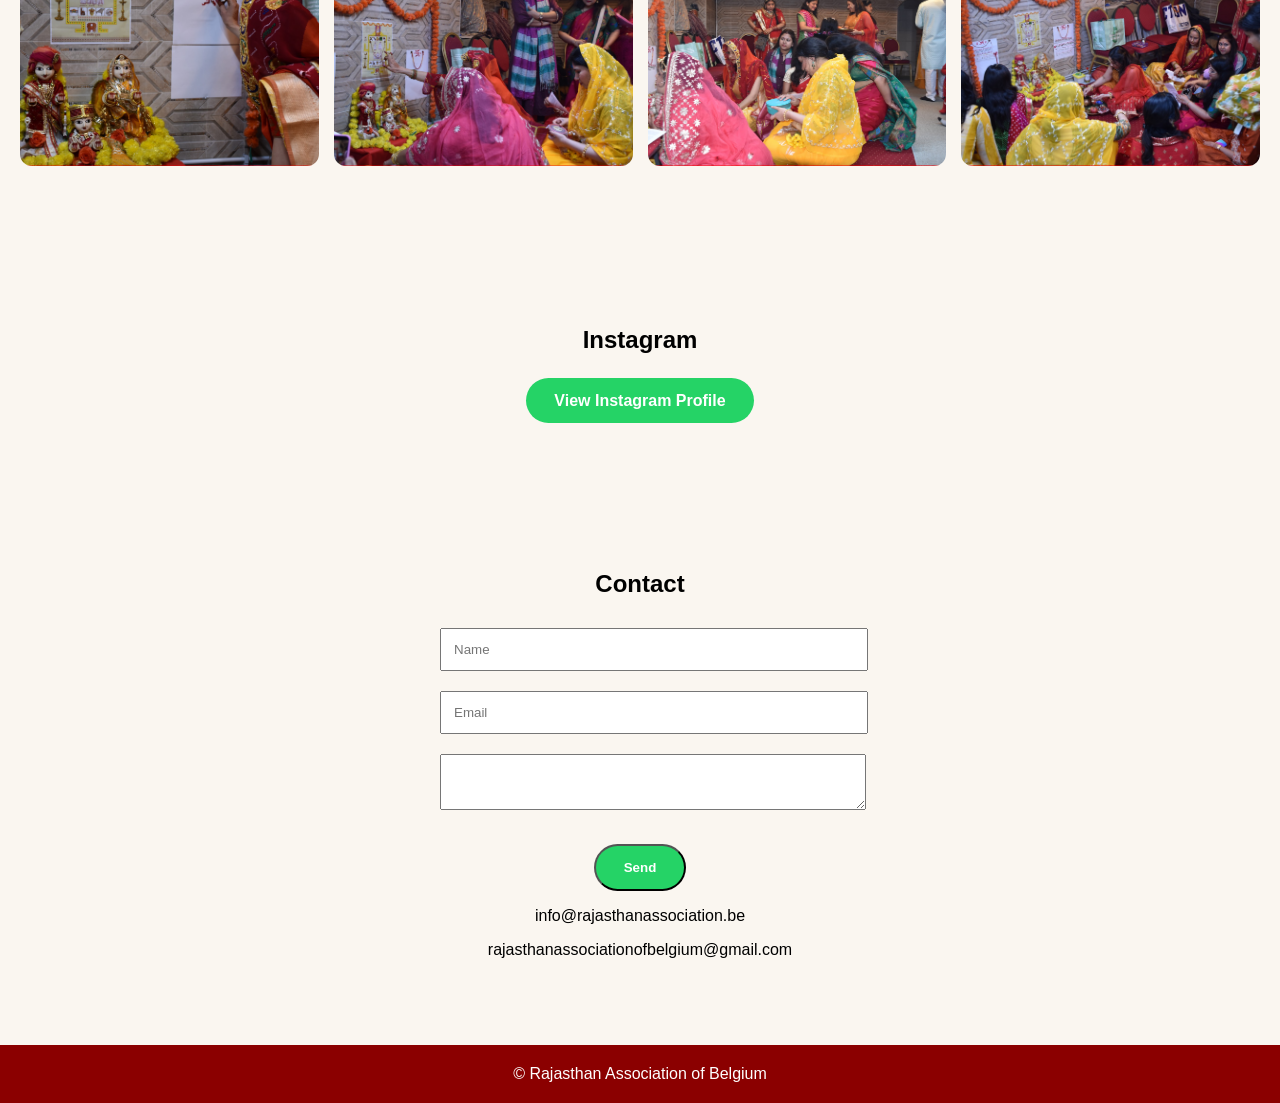
==== commit e5c1e879: "Update index.html" ====
--- a/index.html
+++ b/index.html
@@ -24,15 +24,27 @@
   top:0;
   z-index:1000;
 }
-nav img {height:50px;}
+.logo {
+  height:50px;
+  animation:logoEntry 1.2s ease, logoFloat 3s ease-in-out infinite 1.2s;
+}
 nav a {
   color:white;
   margin:10px;
   text-decoration:none;
-  font-weight:500;
-}
-
-/* HERO SLIDER */
+}
+
+/* LOGO ANIMATION */
+@keyframes logoEntry {
+  from {opacity:0; transform:scale(0.5);}
+  to {opacity:1; transform:scale(1);}
+}
+@keyframes logoFloat {
+  0%,100% {transform:translateY(0);}
+  50% {transform:translateY(-5px);}
+}
+
+/* HERO */
 .hero {
   height:90vh;
   position:relative;
@@ -42,21 +54,17 @@
   align-items:center;
   color:white;
   text-align:center;
-  overflow:hidden;
-}
-
+}
 .hero::before {
   content:"";
   position:absolute;
   width:100%;
   height:100%;
   background-size:cover;
-  background-position:center;
   animation:slider 18s infinite;
   z-index:-1;
   filter:brightness(0.6);
 }
-
 @keyframes slider {
   0% {background-image:url('images/photo1.jpg');}
   33% {background-image:url('images/photo4.jpg');}
@@ -64,28 +72,20 @@
   100% {background-image:url('images/photo1.jpg');}
 }
 
-.hero h1 {
-  font-size:42px;
-}
-.hero p {
-  font-size:18px;
-}
-
 /* BUTTON */
 .btn {
   margin-top:20px;
   padding:14px 28px;
-  background:linear-gradient(45deg,#25D366,#1ebe5d);
+  background:#25D366;
   color:white;
   border-radius:50px;
   text-decoration:none;
   font-weight:bold;
-  box-shadow:0 10px 30px rgba(0,0,0,0.3);
   transition:0.3s;
 }
 .btn:hover {transform:scale(1.1);}
 
-/* SECTIONS */
+/* SECTION */
 .section {
   padding:70px 20px;
   text-align:center;
@@ -97,9 +97,6 @@
   opacity:1;
   transform:translateY(0);
 }
-.section h2 {
-  color:#8B0000;
-}
 
 /* CARDS */
 .cards {
@@ -114,10 +111,6 @@
   border-radius:15px;
   background:white;
   box-shadow:0 10px 30px rgba(0,0,0,0.1);
-  transition:0.3s;
-}
-.card:hover {
-  transform:translateY(-10px);
 }
 
 /* GALLERY */
@@ -125,18 +118,12 @@
   display:grid;
   grid-template-columns:repeat(auto-fit,minmax(220px,1fr));
   gap:15px;
-  padding:20px;
 }
 .gallery img {
   width:100%;
   height:220px;
   object-fit:cover;
   border-radius:12px;
-  transition:0.3s;
-}
-.gallery img:hover {
-  transform:scale(1.08);
-  box-shadow:0 10px 25px rgba(0,0,0,0.3);
 }
 
 /* CONTACT */
@@ -148,33 +135,20 @@
   width:100%;
   padding:12px;
   margin:10px 0;
-  border-radius:8px;
-  border:1px solid #ddd;
 }
 
 /* FOOTER */
 footer {
   background:#8B0000;
   color:white;
+  padding:20px;
   text-align:center;
-  padding:20px;
-}
-
-/* FLOAT */
-.float {
-  position:fixed;
-  bottom:20px;
-  right:20px;
-  display:flex;
-  flex-direction:column;
-  gap:10px;
 }
 
 /* MOBILE */
 @media(max-width:768px){
 nav {flex-direction:column;}
-.hero h1 {font-size:28px;}
-.cards {flex-direction:column;}
+.hero h1 {font-size:26px;}
 }
 </style>
 </head>
@@ -183,7 +157,7 @@
 
 <!-- NAV -->
 <nav>
-<img src="logo.png">
+<img src="logo.png" class="logo">
 <div>
 <a href="#">Home</a>
 <a href="#about">About</a>
@@ -200,116 +174,84 @@
 <h1>Rajasthan Association of Belgium 🇧🇪</h1>
 <p>Making Rajasthan visible in Belgium • Culture • Community • Traditions</p>
 
-<a href="https://chat.whatsapp.com/JDwIh6qdzNmEdoDYEeRovA" class="btn">Join Our Community 🤝</a>
-
-<div style="display:flex; gap:40px; margin-top:40px; flex-wrap:wrap; justify-content:center;">
+<a href="https://chat.whatsapp.com/JDwIh6qdzNmEdoDYEeRovA" class="btn">Join Community 🤝</a>
+
+<div style="display:flex; gap:40px; margin-top:40px;">
 <div><h2>100+</h2><p>Members</p></div>
 <div><h2>1+</h2><p>Events</p></div>
 <div><h2>Belgium 🇧🇪</h2><p>Presence</p></div>
 </div>
-
-<p style="margin-top:20px;">Join a growing Rajasthani community 🌸</p>
-
 </div>
 
 <!-- ABOUT -->
 <div class="section" id="about">
 <h2>About Us</h2>
-<p>We are building a vibrant Rajasthani community in Belgium through culture and traditions.</p>
+<p>Building Rajasthani community in Belgium.</p>
 </div>
 
 <!-- EVENTS -->
 <div class="section" id="events">
-<h2>Our Events</h2>
+<h2>Events</h2>
 <div class="cards">
-<div class="card">
-<h3>Gangaur 2026 🌸</h3>
-<p>Our first successful celebration.</p>
-</div>
-<div class="card">
-<h3>Haryali Teej 🌿</h3>
-<p>Upcoming community event.</p>
-</div>
+<div class="card">Gangaur 🌸</div>
+<div class="card">Teej 🌿</div>
 </div>
 </div>
 
 <!-- GALLERY -->
 <div class="section" id="gallery">
-<h2>Our Moments 📸</h2>
-
+<h2>Gallery</h2>
 <div class="gallery">
 <img src="images/photo1.jpg">
 <img src="images/photo2.jpg">
 <img src="images/photo3.jpg">
 <img src="images/photo4.jpg">
-<img src="images/photo5.jpg">
-<img src="images/photo6.jpg">
-</div>
-
-<a class="btn" href="https://drive.google.com/drive/folders/1YsfNeix-xWeQBiAVkyshauUg2ghuz3wb?usp=drive_link" target="_blank">
-View Full Gallery
+</div>
+</div>
+
+<!-- INSTAGRAM (REAL EMBED) -->
+<div class="section">
+<h2>Instagram</h2>
+
+<blockquote class="instagram-media" data-instgrm-permalink="https://www.instagram.com/p/DWT-DWoETqE/" data-instgrm-version="14"></blockquote>
+
+<script async src="//www.instagram.com/embed.js"></script>
+
+<br>
+
+<a class="btn" href="https://www.instagram.com/rajasthanassociation.be/" target="_blank">
+View Instagram Profile
 </a>
-</div>
-
-<!-- INSTAGRAM -->
-<div class="section">
-<h2>Instagram 📸</h2>
-
-<div class="gallery">
-<a href="https://www.instagram.com/rajasthanassociation.be/" target="_blank">
-<img src="images/photo1.jpg">
-</a>
-<a href="https://www.instagram.com/rajasthanassociation.be/" target="_blank">
-<img src="images/photo2.jpg">
-</a>
-<a href="https://www.instagram.com/rajasthanassociation.be/" target="_blank">
-<img src="images/photo3.jpg">
-</a>
-</div>
-
-<a class="btn" href="https://www.instagram.com/rajasthanassociation.be/" target="_blank">
-View Instagram
-</a>
+
 </div>
 
 <!-- CONTACT -->
 <div class="section" id="contact">
-<h2>Contact Us</h2>
+<h2>Contact</h2>
 
 <form action="https://formspree.io/f/xreolqpb" method="POST">
-<input type="text" name="name" placeholder="Your Name" required>
-<input type="email" name="email" placeholder="Your Email" required>
-<textarea name="message" placeholder="Your Message" required></textarea>
-<button class="btn" type="submit">Send Message</button>
+<input type="text" name="name" placeholder="Name">
+<input type="email" name="email" placeholder="Email">
+<textarea name="message"></textarea>
+<button class="btn">Send</button>
 </form>
 
-<p>Email: info@rajasthanassociation.be</p>
-<p>Alternate: rajasthanassociationofbelgium@gmail.com</p>
+<p>info@rajasthanassociation.be</p>
+<p>rajasthanassociationofbelgium@gmail.com</p>
+
 </div>
 
 <!-- FOOTER -->
 <footer>
-<p>© Rajasthan Association of Belgium 🇧🇪</p>
+© Rajasthan Association of Belgium
 </footer>
-
-<!-- FLOAT BUTTONS -->
-<div class="float">
-<a href="https://www.instagram.com/rajasthanassociation.be/" target="_blank" style="background:#E1306C; padding:10px; border-radius:50%;">📸</a>
-<a href="https://www.facebook.com/profile.php?id=61579560795738" target="_blank" style="background:#1877F2; padding:10px; border-radius:50%;">👍</a>
-</div>
-
-<a href="https://chat.whatsapp.com/JDwIh6qdzNmEdoDYEeRovA" target="_blank"
-style="position:fixed; bottom:20px; left:20px; background:#25D366; color:white; padding:12px 18px; border-radius:50px; text-decoration:none;">
-💬 Join Community
-</a>
 
 <!-- SCROLL ANIMATION -->
 <script>
-const sections = document.querySelectorAll('.section');
-window.addEventListener('scroll', () => {
-sections.forEach(sec => {
-const top = sec.getBoundingClientRect().top;
-if(top < window.innerHeight - 100){
+const sections=document.querySelectorAll('.section');
+window.addEventListener('scroll',()=>{
+sections.forEach(sec=>{
+if(sec.getBoundingClientRect().top<window.innerHeight-100){
 sec.classList.add('show');
 }
 });
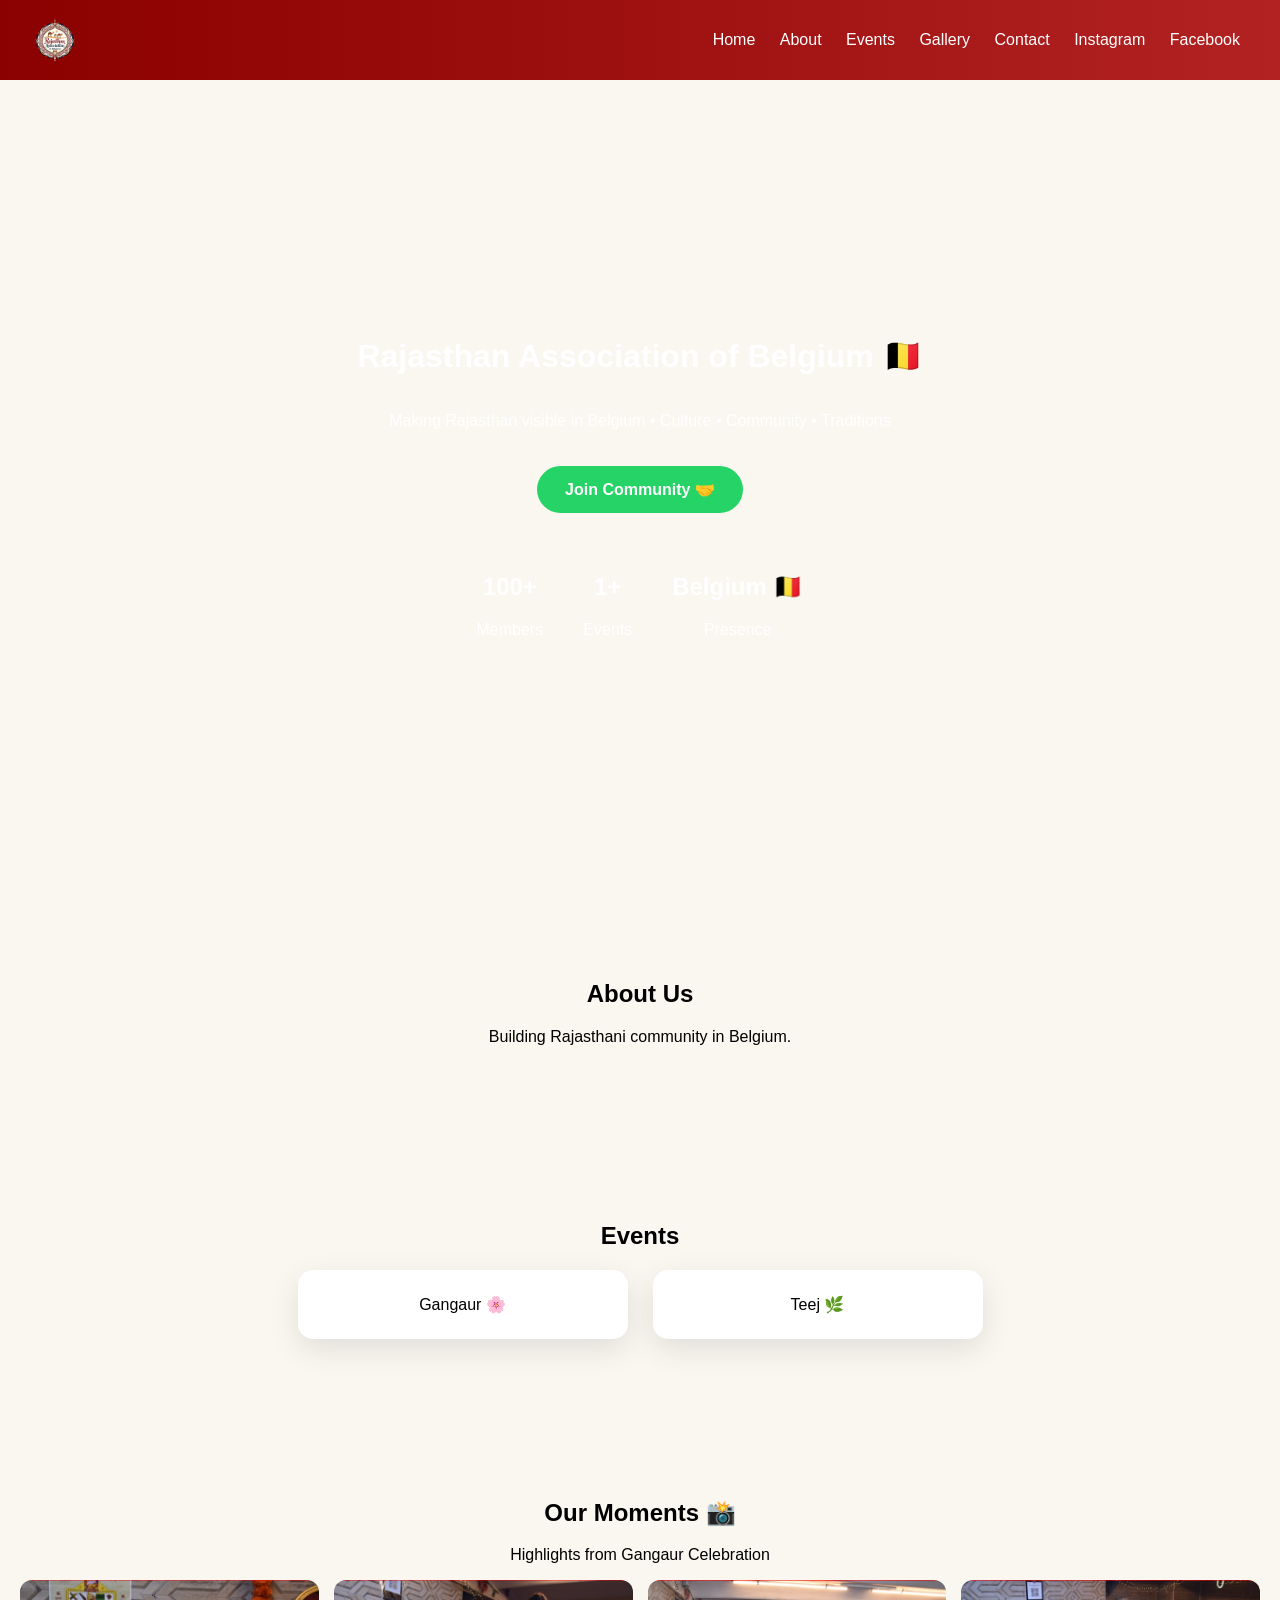
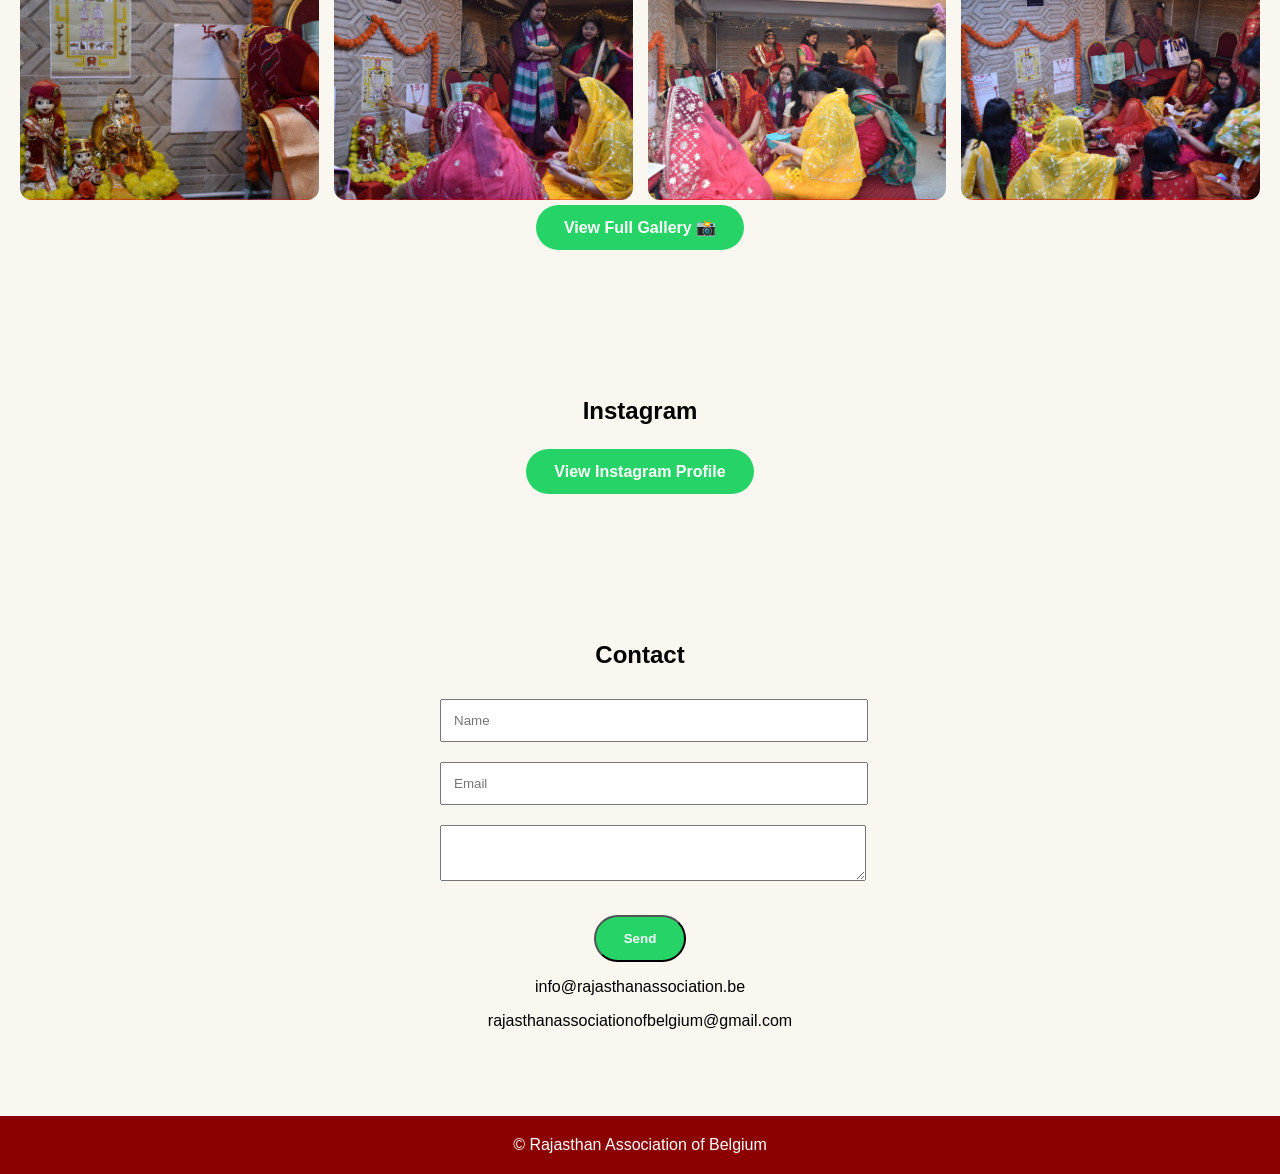
==== commit 9526d1a7: "Update index.html" ====
--- a/index.html
+++ b/index.html
@@ -200,13 +200,22 @@
 
 <!-- GALLERY -->
 <div class="section" id="gallery">
-<h2>Gallery</h2>
+<h2>Our Moments 📸</h2>
+<p>Highlights from Gangaur Celebration</p>
+
 <div class="gallery">
 <img src="images/photo1.jpg">
 <img src="images/photo2.jpg">
 <img src="images/photo3.jpg">
 <img src="images/photo4.jpg">
 </div>
+
+<br>
+
+<a class="btn" href="https://drive.google.com/drive/folders/1YsfNeix-xWeQBiAVkyshauUg2ghuz3wb?usp=drive_link" target="_blank">
+View Full Gallery 📸
+</a>
+
 </div>
 
 <!-- INSTAGRAM (REAL EMBED) -->
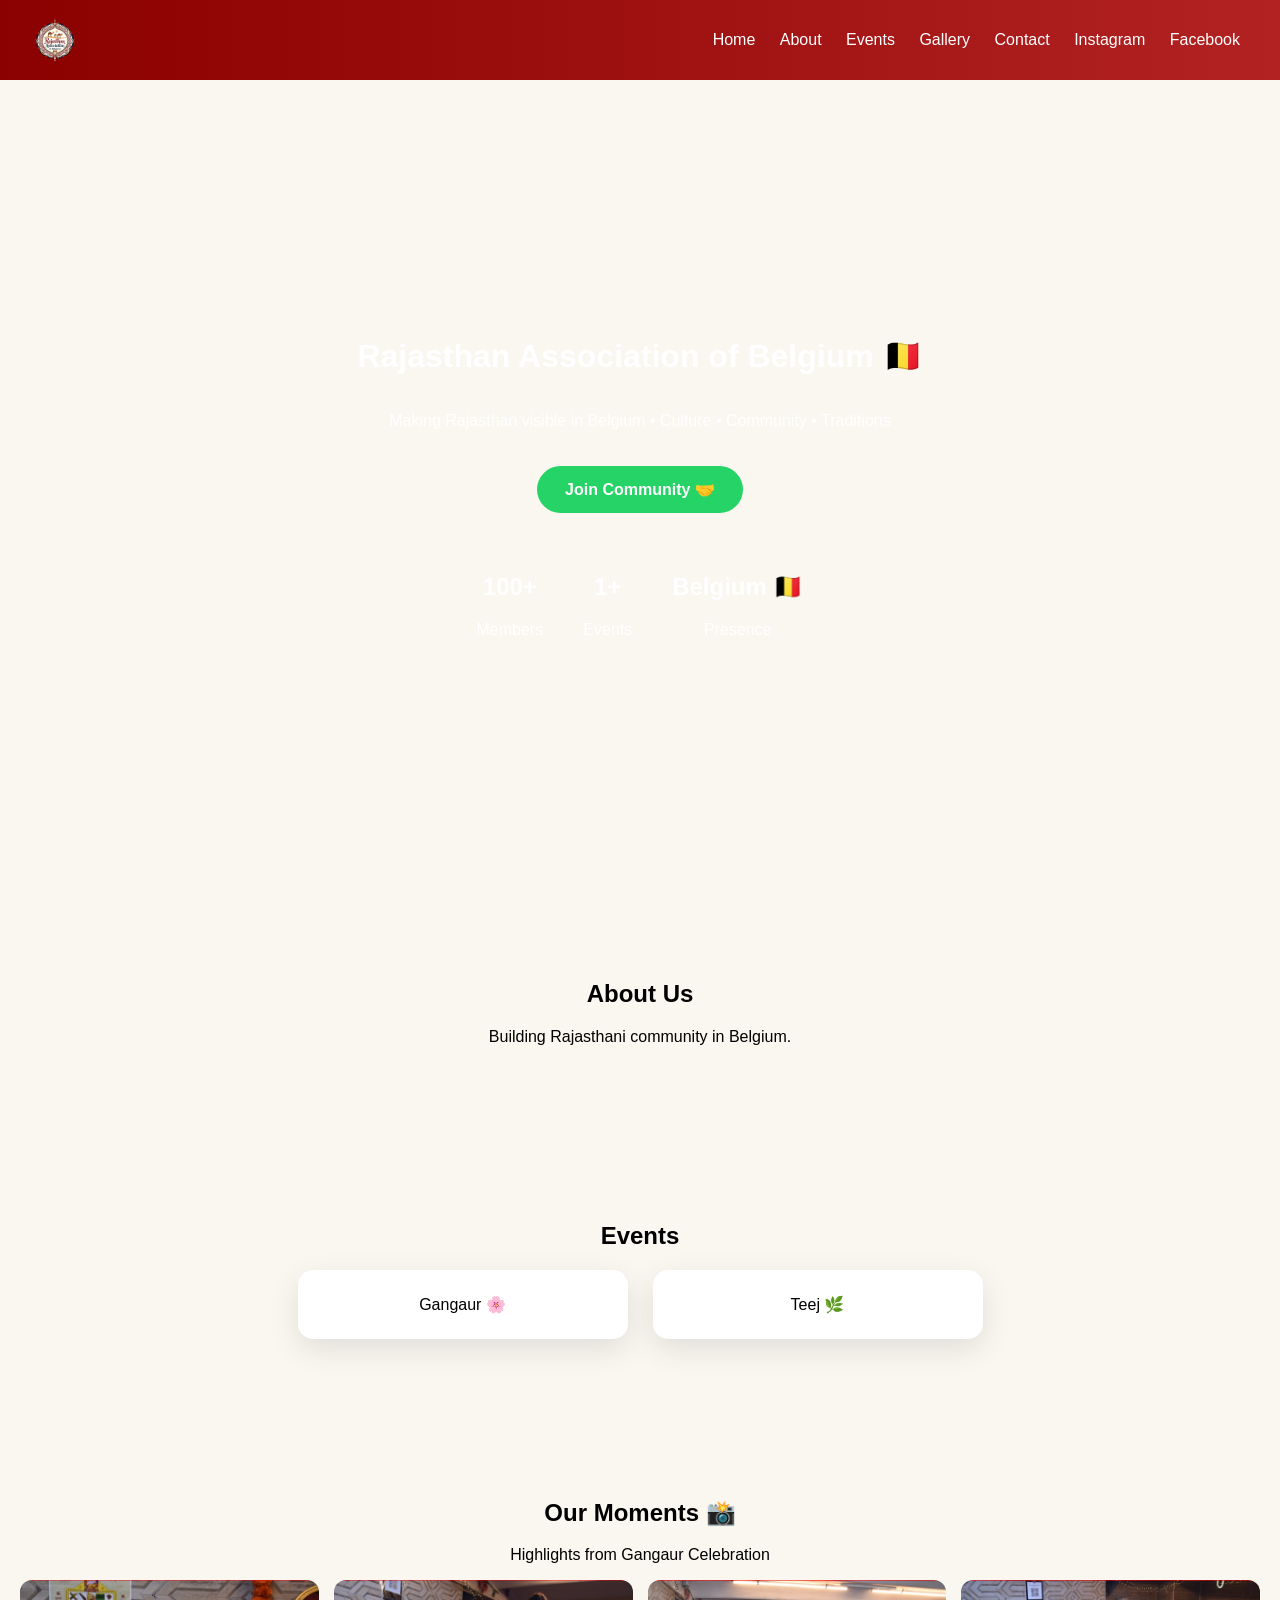
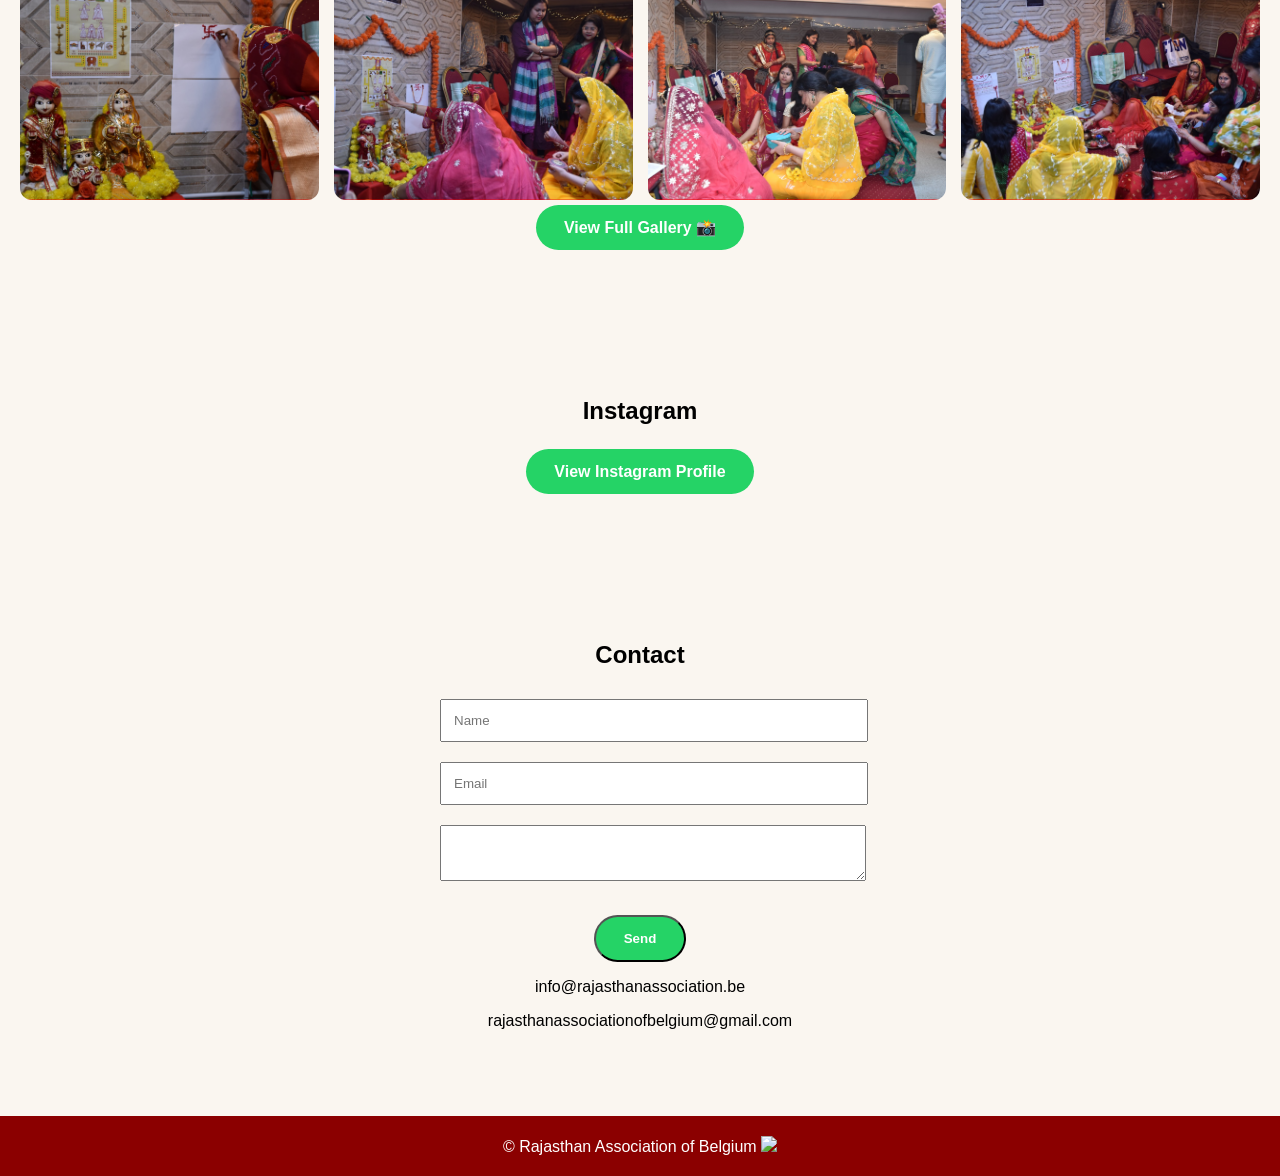
==== commit facf9548: "Update index.html" ====
--- a/index.html
+++ b/index.html
@@ -253,6 +253,7 @@
 <!-- FOOTER -->
 <footer>
 © Rajasthan Association of Belgium
+<a href="https://visitorbadge.io/status?path=https%3A%2F%2Frajasthanassociation.be"><img src="https://api.visitorbadge.io/api/visitors?path=https%3A%2F%2Frajasthanassociation.be&labelColor=%23dce775&countColor=%232ccce4&style=flat" /></a>
 </footer>
 
 <!-- SCROLL ANIMATION -->
